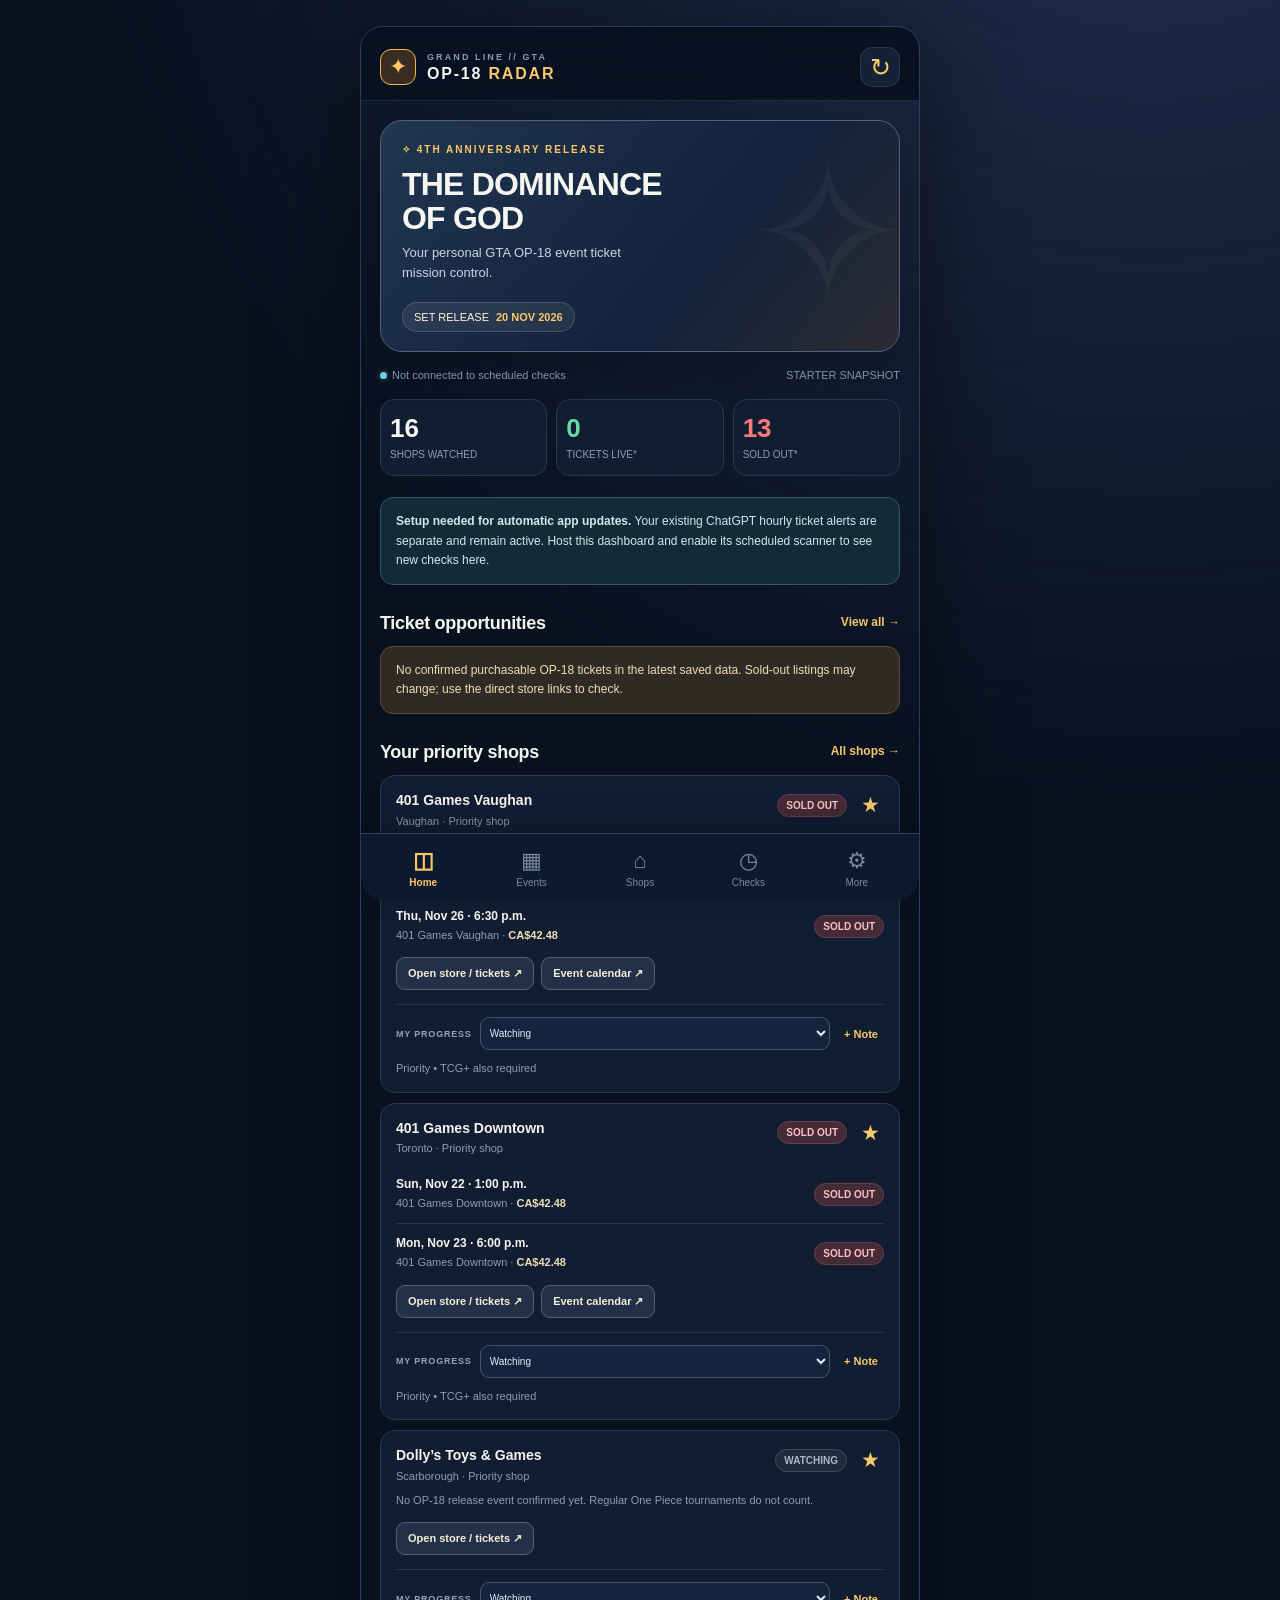
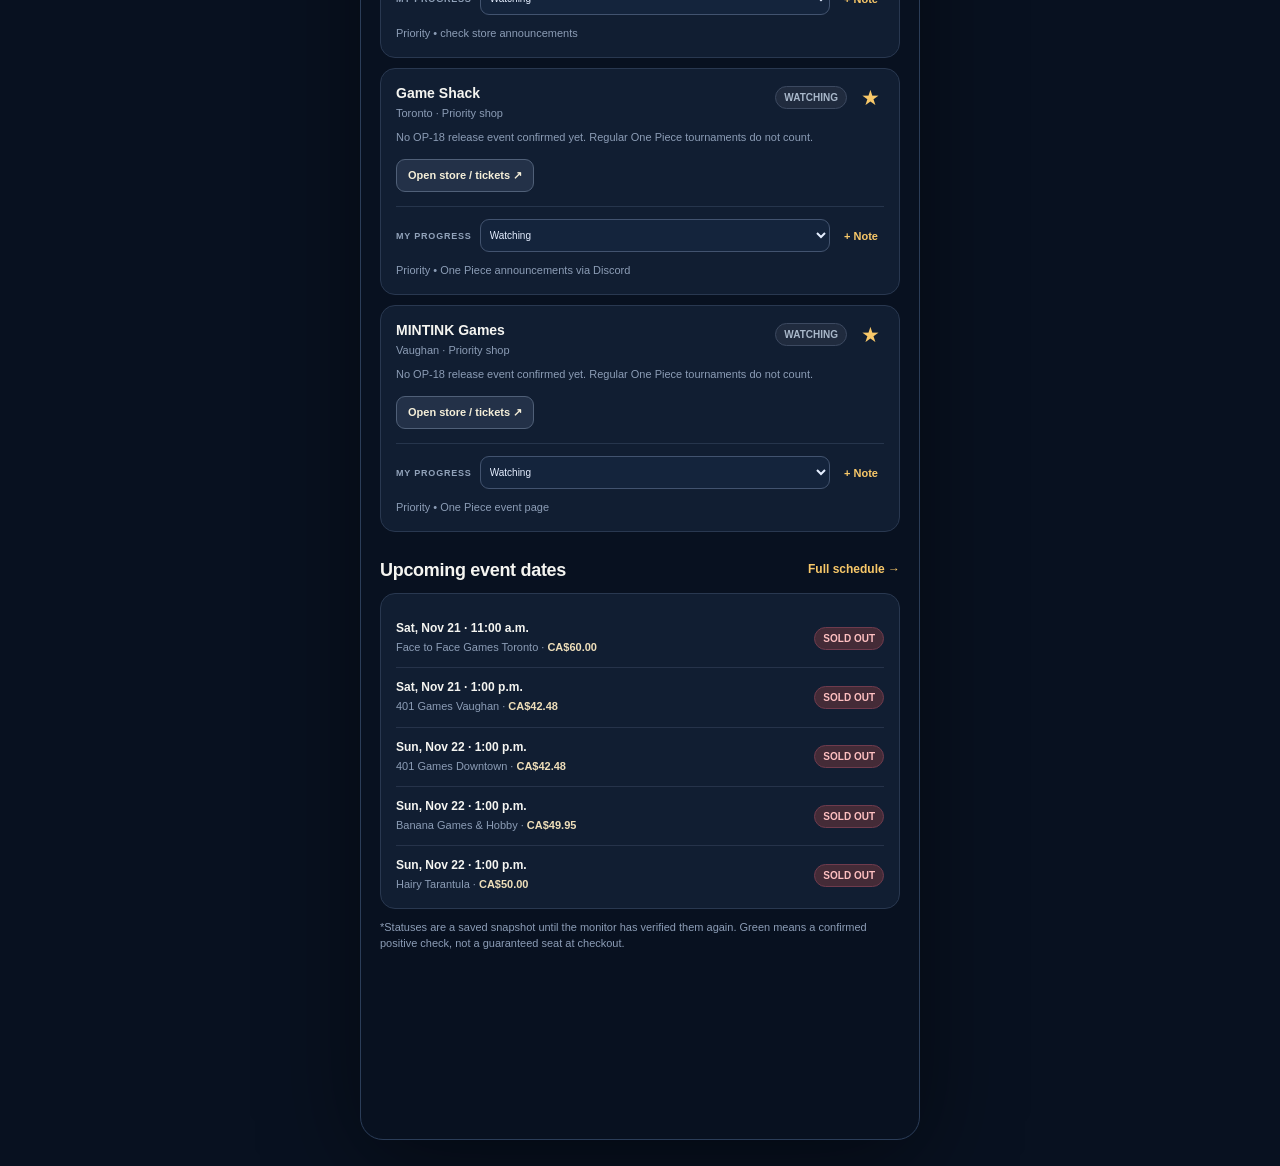
==== index.html @ ea94eeb3 "Publish OP18 Radar app with hourly checker and Pages deployment" ====
<!doctype html>
<html lang="en">
<head>
  <meta charset="utf-8">
  <meta name="viewport" content="width=device-width,initial-scale=1,viewport-fit=cover">
  <meta name="theme-color" content="#0b1426">
  <meta name="apple-mobile-web-app-capable" content="yes">
  <meta name="apple-mobile-web-app-status-bar-style" content="black-translucent">
  <meta name="apple-mobile-web-app-title" content="OP18 Radar">
  <meta name="description" content="Track GTA One Piece OP-18 release event ticket listings, event dates and store status.">
  <link rel="manifest" href="./manifest.webmanifest">
  <link rel="apple-touch-icon" href="./icons/icon-192.png">
  <link rel="icon" type="image/png" href="./icons/icon-192.png">
  <link rel="stylesheet" href="./styles.css">
  <title>OP-18 Ticket Radar</title>
</head>
<body>
  <div class="app-shell">
    <header class="topbar">
      <div class="brand"><div class="brandmark" aria-hidden="true">✦</div><div><span class="eyebrow">GRAND LINE // GTA</span><strong>OP-18 <span class="gold">RADAR</span></strong></div></div>
      <button class="iconbtn" id="refreshBtn" title="Load latest published check" aria-label="Refresh published data">↻</button>
    </header>
    <div id="toast" class="toast" role="status" aria-live="polite"></div>
    <main id="app" tabindex="-1"></main>
    <nav class="bottomnav" aria-label="App navigation">
      <button data-tab="dashboard" class="navitem active"><span class="nav-icon">◫</span><span>Home</span></button>
      <button data-tab="events" class="navitem"><span class="nav-icon">▦</span><span>Events</span></button>
      <button data-tab="stores" class="navitem"><span class="nav-icon">⌂</span><span>Shops</span></button>
      <button data-tab="activity" class="navitem"><span class="nav-icon">◷</span><span>Checks</span></button>
      <button data-tab="settings" class="navitem"><span class="nav-icon">⚙</span><span>More</span></button>
    </nav>
  </div>
  <dialog id="storeDialog"><form id="storeForm" method="dialog"><h2>Add a card shop</h2><p class="muted small">A shop added here is saved on this device. Automatic checking requires adding its URL to the hosted monitor.</p><label>Store name<input id="addName" required maxlength="70" placeholder="Card shop name"></label><label>Area<select id="addCity"><option>Scarborough</option><option>Toronto</option><option>Vaughan</option><option>North York</option><option>Markham</option><option>Richmond Hill</option><option>Other GTA</option></select></label><label>Event website<input id="addUrl" type="url" placeholder="https://..."></label><div class="modalbuttons"><button type="button" id="cancelDialog" class="secondary">Cancel</button><button type="submit" class="primary">Save shop</button></div></form></dialog>
  <script src="./data/seed.js"></script>
  <script src="./app.js" defer></script>
</body>
</html>
---- styles.css ----
:root{color-scheme:dark;--bg:#081120;--panel:#111e32;--panel2:#15253b;--border:#293850;--muted:#8c9db6;--text:#f5f5f1;--gold:#f8c869;--cyan:#71d7df;--green:#69d9a1;--red:#ff7a7a;--pad:19px;font-family:-apple-system,BlinkMacSystemFont,"Segoe UI",Arial,sans-serif}
*{box-sizing:border-box}html{background:var(--bg)}body{margin:0;background:radial-gradient(circle at 90% -10%,#22314f 0%,transparent 33%),var(--bg);color:var(--text);-webkit-font-smoothing:antialiased}button,input,select,textarea{font:inherit}button{cursor:pointer}button:focus-visible,a:focus-visible{outline:2px solid var(--gold);outline-offset:3px}a{color:inherit;text-decoration:none}.app-shell{width:min(100%,560px);margin:0 auto;min-height:100svh;padding-bottom:calc(90px + env(safe-area-inset-bottom,0px))}.topbar{display:flex;align-items:center;justify-content:space-between;padding:calc(16px + env(safe-area-inset-top,0px)) var(--pad) 13px;position:sticky;top:0;z-index:20;background:linear-gradient(180deg,rgba(8,17,32,.98),rgba(8,17,32,.91));border-bottom:1px solid #1d2a40;backdrop-filter:blur(14px)}.brand{display:flex;align-items:center;gap:11px}.brandmark{height:36px;width:36px;border:1px solid #f3b64d;border-radius:11px;background:#392c22;display:grid;place-items:center;color:var(--gold);font-size:22px}.brand .eyebrow{display:block;color:var(--muted);font-size:9px;letter-spacing:2.1px;margin-bottom:3px;font-weight:800}.brand strong{font-size:16px;letter-spacing:1.8px}.gold{color:var(--gold)}.iconbtn{border:1px solid var(--border);border-radius:12px;width:40px;height:40px;background:#142239;color:var(--gold);font-size:25px;line-height:1}#app{padding:19px var(--pad) 30px}.kicker{text-transform:uppercase;letter-spacing:2px;font-size:10px;color:var(--gold);font-weight:800}.hero{background:linear-gradient(130deg,#213650,#12223b 62%,#2d2b33);border:1px solid #52617b;border-radius:22px;position:relative;overflow:hidden;padding:23px 21px 19px;box-shadow:0 15px 45px #0003}.hero:after{content:"✧";font-size:195px;line-height:1;color:#ffffff0a;position:absolute;right:-10px;top:15px;pointer-events:none}.hero h1{font-size:32px;line-height:1.05;letter-spacing:-.8px;margin:13px 0 8px;max-width:260px}.hero p{font-size:13px;color:#ccd5e4;max-width:260px;line-height:1.55;margin:0 0 19px}.hero-tag{display:inline-flex;align-items:center;gap:7px;background:#ffffff12;border:1px solid #ffffff26;border-radius:30px;padding:8px 11px;color:#fff5dc;font-size:11px;position:relative;z-index:1}.hero-tag b{color:var(--gold)}.subbar{display:flex;align-items:center;justify-content:space-between;gap:10px;color:var(--muted);font-size:11px;margin:17px 0}.status-dot{height:7px;width:7px;background:var(--cyan);border-radius:50%;display:inline-block;margin-right:5px;box-shadow:0 0 0 3px #71d7df16}.statgrid{display:grid;grid-template-columns:repeat(3,1fr);gap:9px;margin:18px 0 21px}.stat{padding:15px 9px;background:var(--panel);border-radius:14px;border:1px solid var(--border);min-width:0}.stat strong{display:block;font-size:26px;font-weight:800;line-height:1}.stat span{font-size:10px;color:var(--muted);display:block;margin-top:8px}.stat.open strong{color:var(--green)}.stat.sold strong{color:var(--red)}.sectionhead{display:flex;align-items:end;justify-content:space-between;gap:12px;margin:25px 0 12px}.sectionhead h2{font-size:18px;letter-spacing:-.3px;margin:0}.sectionhead small,.muted{color:var(--muted)}.linkbutton{border:0;background:none;color:var(--gold);font-size:12px;padding:5px 0;font-weight:700}.card{background:var(--panel);border:1px solid var(--border);padding:15px;border-radius:15px;margin-bottom:10px}.cardtop{display:flex;align-items:flex-start;justify-content:space-between;gap:10px}.store-title{font-size:14px;font-weight:750;line-height:1.3}.area{font-size:11px;color:var(--muted);margin-top:5px}.pin{font-size:14px;color:var(--gold)}.plainicon{border:0;background:transparent;padding:2px 4px;color:var(--muted);font-size:21px}.plainicon.saved{color:var(--gold)}.badge{border:1px solid #455069;padding:5px 8px;border-radius:100px;font-size:10px;font-weight:800;white-space:nowrap;display:inline-flex;align-items:center;gap:4px}.badge.sold_out{color:#ffc0c1;background:#442b37;border-color:#6f3b4d}.badge.available{color:#a6ffcf;background:#1b453e;border-color:#397b61}.badge.unverified{color:#d4d9e3;background:#263149;border-color:#455069}.badge.check_store{color:#ffdfa3;background:#423927;border-color:#856b40}.badge.no_event{color:#a9b8ca;background:#202b3e;border-color:#3c4960}.eventline{display:flex;justify-content:space-between;gap:9px;align-items:center;padding:12px 0;border-bottom:1px solid #26334a}.eventline:last-child{border-bottom:0;padding-bottom:0}.eventname{font-size:12px;font-weight:700}.eventdesc{color:var(--muted);font-size:11px;margin-top:5px;line-height:1.4}.price{color:#efdfba;font-size:11px;font-weight:700}.row{display:flex;align-items:center;gap:10px;flex-wrap:wrap}.between{justify-content:space-between}.actions{display:flex;gap:7px;flex-wrap:wrap;margin-top:14px}.action{border:1px solid #506078;border-radius:9px;color:#f5efd9;padding:9px 11px;font-size:11px;font-weight:750;background:#233148}.action.primary{background:var(--gold);color:#182035;border-color:var(--gold)}.action:disabled{opacity:.4}.helper{font-size:11px;color:var(--muted);line-height:1.5;margin:10px 0 0}.filterbar{display:flex;overflow-x:auto;gap:8px;margin:13px -19px 18px;padding:0 19px 3px;scrollbar-width:none}.filterbar::-webkit-scrollbar{display:none}.chip{flex-shrink:0;background:#16263d;border:1px solid var(--border);color:var(--muted);padding:10px 13px;border-radius:50px;font-size:11px;font-weight:750}.chip.active{background:#f2c66b;color:#22253a;border-color:#f2c66b}.pagehead h1{font-size:24px;letter-spacing:-.8px;margin:4px 0 8px}.pagehead p{color:var(--muted);font-size:12px;line-height:1.55;margin:0 0 17px}.searchbox{width:100%;background:#121f34;color:#fff;border:1px solid var(--border);border-radius:12px;padding:13px 14px;outline:none;margin:0 0 13px;font-size:13px}.searchbox:focus{border-color:var(--gold)}.daylabel{display:flex;align-items:center;gap:12px;margin:22px 0 12px;font-size:11px;color:var(--gold);font-weight:800;text-transform:uppercase;letter-spacing:1px}.daylabel:after{content:"";height:1px;background:#2a3b56;flex:1}.notice{padding:14px 15px;border:1px solid #5b4c37;background:#302a24;border-radius:13px;font-size:12px;line-height:1.6;color:#efddb5}.notice.info{background:#142a36;border-color:#31586b;color:#d2e8ef}.boxspace{margin:19px 0}.progress-track{height:7px;border-radius:10px;background:#2e3950;overflow:hidden;margin:12px 0}.progress-track>div{height:100%;background:linear-gradient(90deg,#bd9550,#ffdc7e);border-radius:10px}.checkrow{border-left:2px solid #516281;padding:0 0 21px 16px;margin-left:5px;position:relative}.checkrow:before{content:"";position:absolute;width:9px;height:9px;top:0;left:-5.5px;background:var(--gold);border:2px solid #17253b;border-radius:50%}.checkrow h3{font-size:13px;margin:0 0 4px}.checkrow p{font-size:11px;color:var(--muted);line-height:1.6;margin:0}.checkrow time{font-size:10px;color:#bfc8d8;display:block;margin-top:5px}.bottomnav{position:fixed;bottom:0;left:50%;transform:translateX(-50%);width:min(100%,560px);padding:10px 8px calc(8px + env(safe-area-inset-bottom,0px));z-index:30;background:#0d192c;border-top:1px solid #2c3d59;display:grid;grid-template-columns:repeat(5,1fr);box-shadow:0 -10px 32px #0003}.navitem{background:transparent;border:0;color:#7889a4;display:flex;flex-direction:column;align-items:center;gap:4px;font-size:10px;padding:4px;min-width:0}.navitem.active{color:var(--gold);font-weight:800}.nav-icon{font-size:22px;line-height:1.15}.setting{border-bottom:1px solid var(--border);padding:14px 0}.setting:last-child{border:0}.setting h3{font-size:13px;margin:0 0 6px}.setting p{font-size:11px;line-height:1.6;color:var(--muted);margin:0}.settingsbuttons{display:flex;gap:9px;margin-top:15px}.widebtn{width:100%;background:#1b2d46;border:1px solid #496180;border-radius:11px;padding:12px;color:#fff;font-size:12px;font-weight:750}.small{font-size:11px}.toast{pointer-events:none;position:fixed;z-index:80;top:calc(76px + env(safe-area-inset-top,0px));left:50%;transform:translateX(-50%) translateY(-6px);background:#f0ce81;border-radius:12px;color:#1c2533;padding:10px 15px;font-size:12px;font-weight:750;box-shadow:0 10px 30px #0006;opacity:0;transition:.25s;white-space:nowrap;max-width:95%}.toast.show{opacity:1;transform:translateX(-50%) translateY(0)}dialog{background:#121f33;color:var(--text);border:1px solid #3c4f69;border-radius:18px;width:min(92%,400px);padding:22px}dialog::backdrop{background:#050b14c9}dialog h2{margin:0 0 9px;font-size:20px}dialog p{line-height:1.5}dialog label{display:block;margin:14px 0 8px;font-size:12px;font-weight:700}dialog input,dialog select{display:block;background:#0a1527;color:var(--text);padding:12px;width:100%;border:1px solid #41526a;border-radius:10px;margin-top:7px}dialog button{border:0;padding:11px 15px;border-radius:9px;font-weight:700}dialog .primary{background:var(--gold);color:#132037}dialog .secondary{background:#324259;color:white}.modalbuttons{display:flex;justify-content:flex-end;gap:9px;margin-top:19px}.empty{border:1px dashed #43516a;padding:28px 18px;text-align:center;border-radius:13px;color:var(--muted);font-size:12px;line-height:1.6}.ticket{background:#211c26;border:1px solid #6c5b45;border-left:4px solid var(--gold)}.ticket h3{margin:0 0 6px;font-size:13px}.ticket p{font-size:12px;color:#e4daca;margin:0 0 10px;line-height:1.5}.mini-line{margin-top:11px;color:var(--muted);font-size:10px}.recheck{color:#e9c795}.bottomspacer{height:6px}@media(min-width:650px){body{padding:26px 0}.app-shell{border:1px solid #2b3d58;box-shadow:0 20px 100px #0007;border-radius:23px;min-height:850px;overflow:clip}.bottomnav{border-radius:0 0 23px 23px;position:sticky;transform:none;left:0;width:100%;bottom:0}.topbar{padding-top:20px}#app{min-height:700px}}

.personalrow{display:flex;align-items:center;gap:8px;margin-top:14px;padding-top:12px;border-top:1px solid #26354c;flex-wrap:wrap}.personalrow label{font-size:9px;color:#92a3ba;font-weight:800;letter-spacing:.8px}.personalrow select{flex:1;min-width:125px;background:#14243c;color:#e5eeff;border:1px solid #42536f;border-radius:9px;padding:9px 5px;font-size:10px}.note-btn{background:none;color:var(--gold);border:0;font-size:11px;font-weight:800}
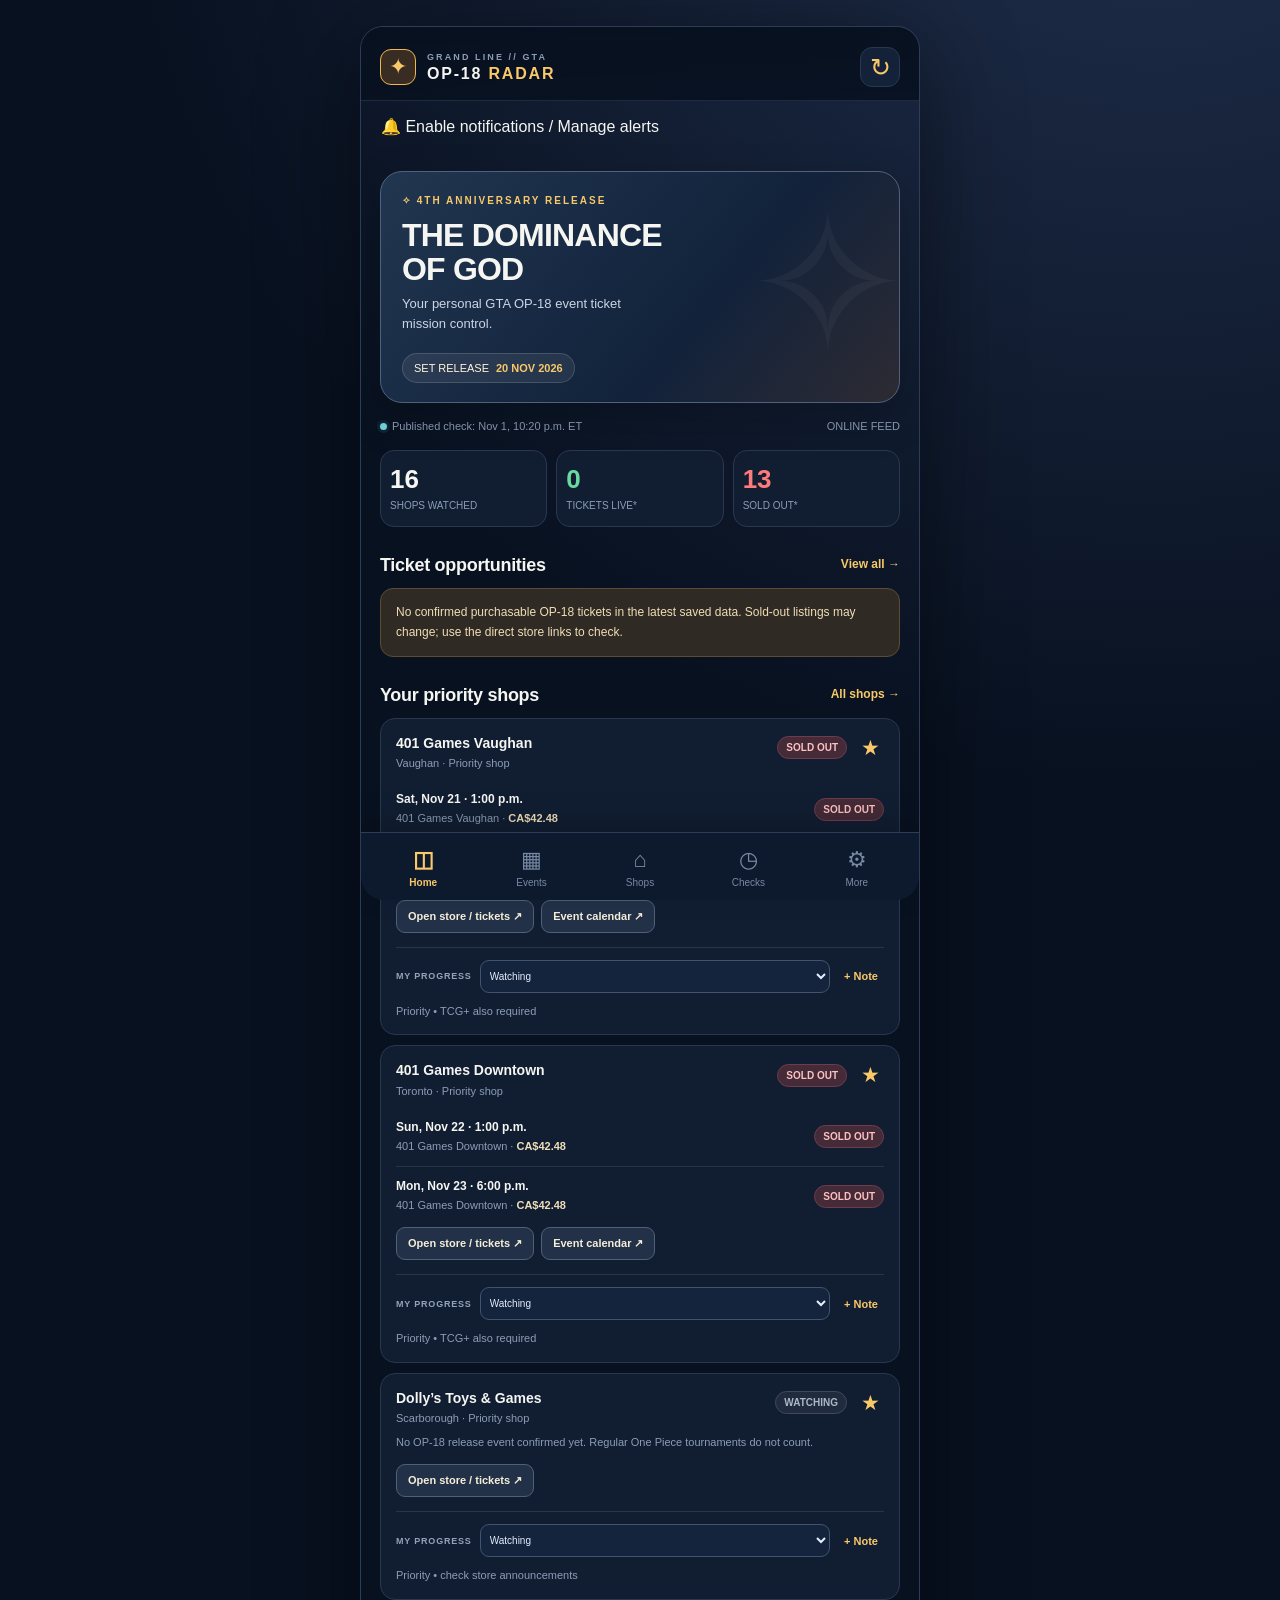
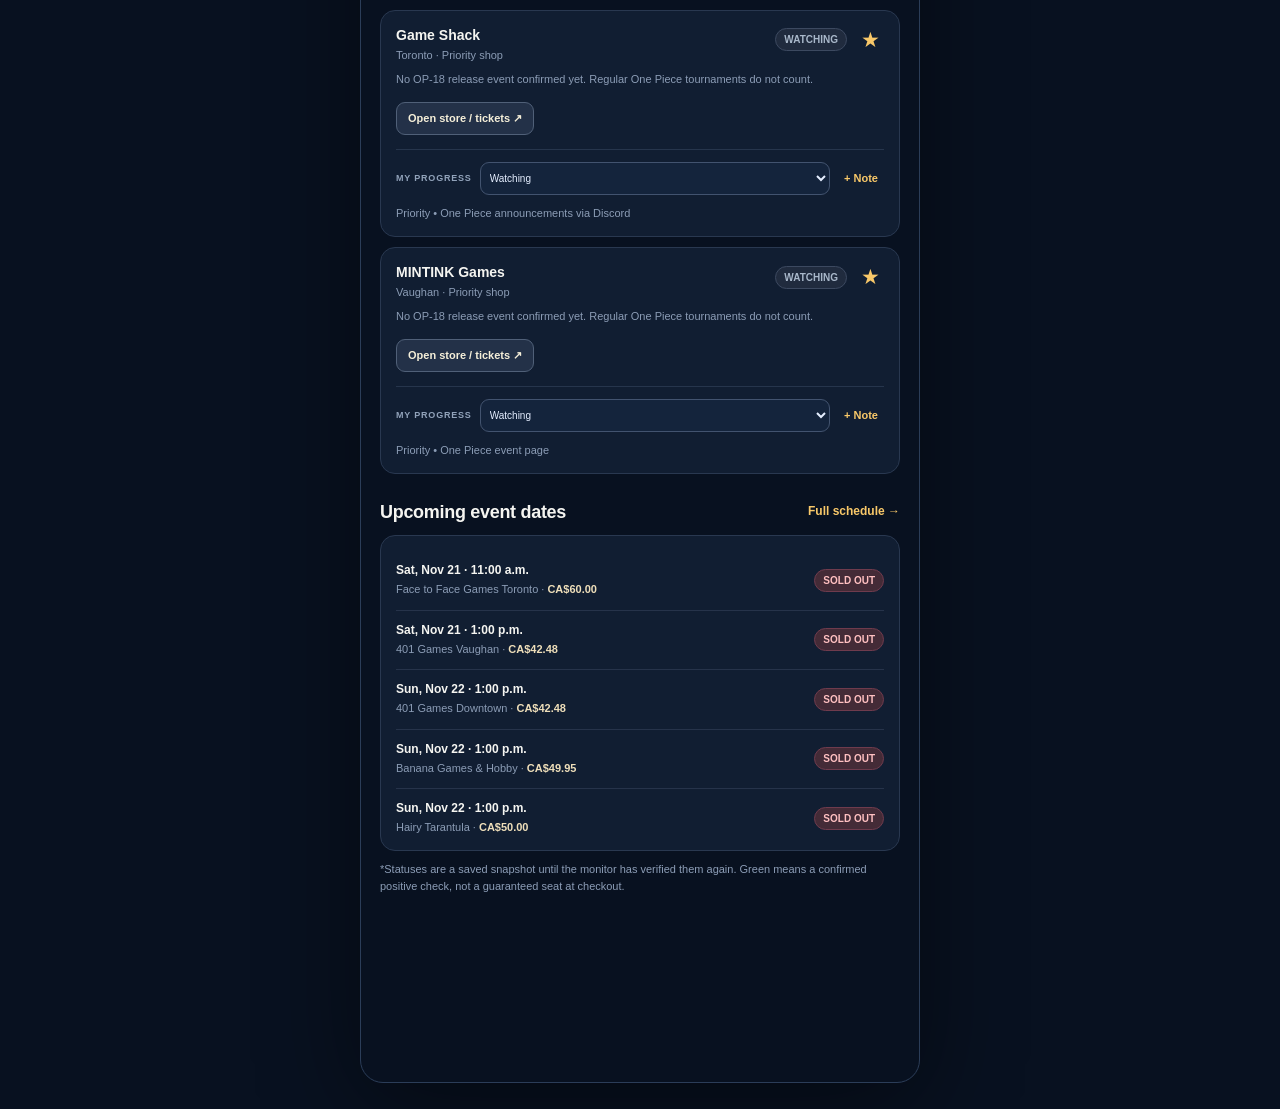
==== commit 4d4e1e70: "Add opt-in Web Push controls and OneSignal ticket alert sender" ====
--- a/index.html
+++ b/index.html
@@ -21,6 +21,7 @@
       <button class="iconbtn" id="refreshBtn" title="Load latest published check" aria-label="Refresh published data">↻</button>
     </header>
     <div id="toast" class="toast" role="status" aria-live="polite"></div>
+    <p style="padding:0 20px"><a href="./notifications.html">🔔 Enable notifications / Manage alerts</a></p>
     <main id="app" tabindex="-1"></main>
     <nav class="bottomnav" aria-label="App navigation">
       <button data-tab="dashboard" class="navitem active"><span class="nav-icon">◫</span><span>Home</span></button>
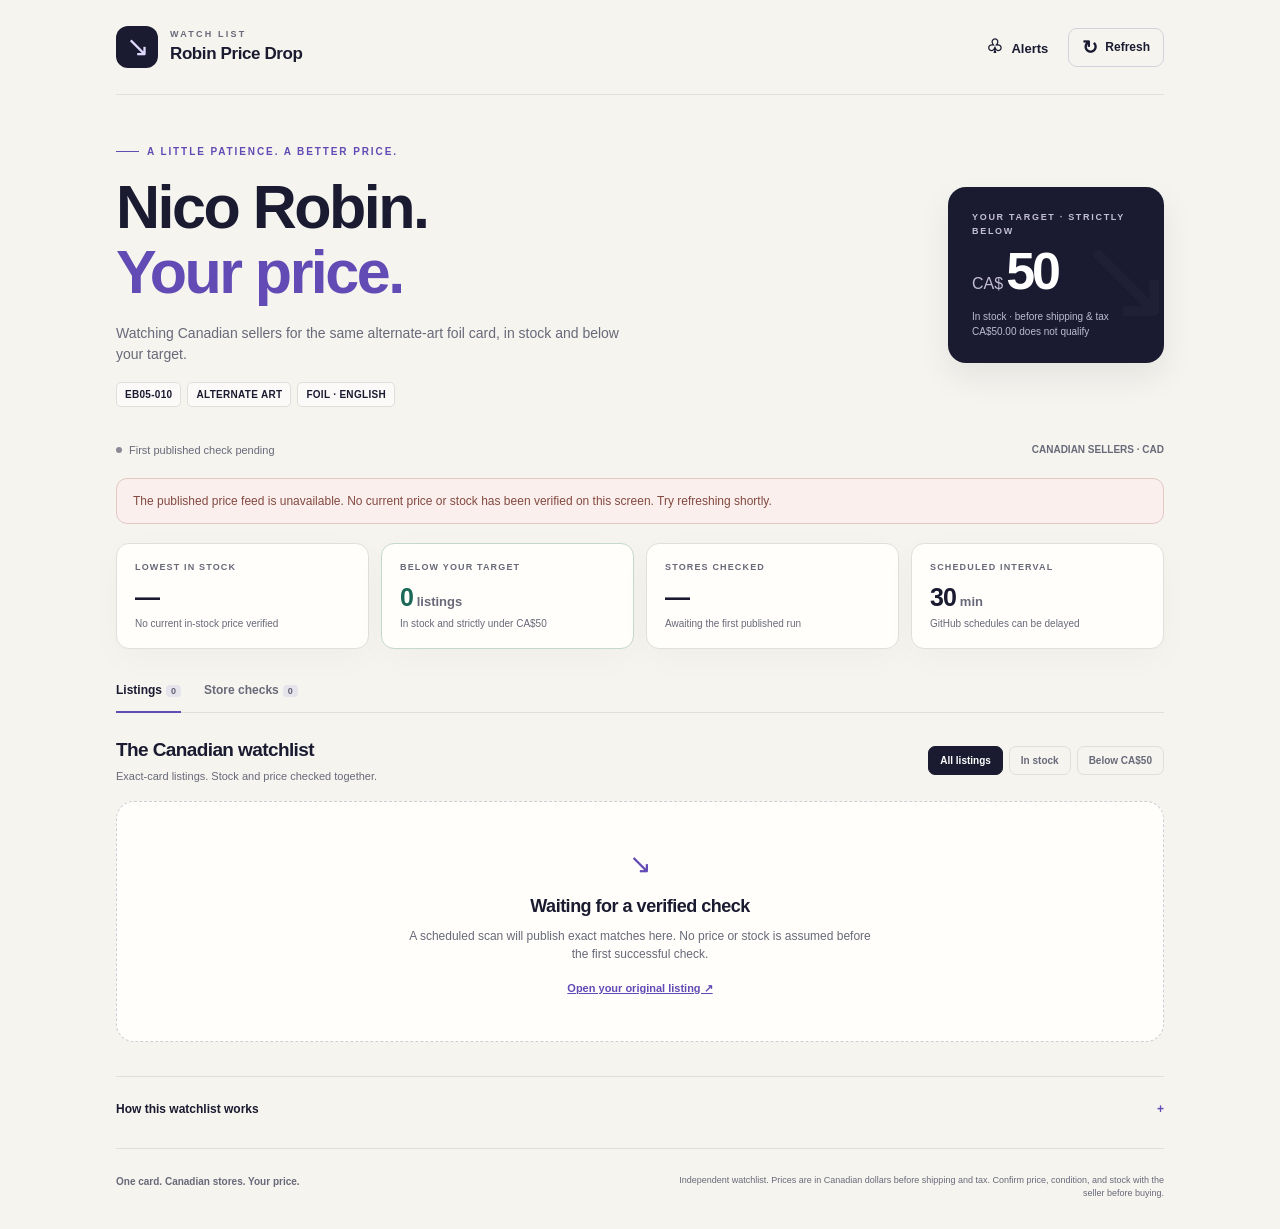
==== commit f125c740: "Build Canadian Nico Robin price watchlist below CAD50" ====
--- a/index.html
+++ b/index.html
@@ -3,36 +3,27 @@
 <head>
   <meta charset="utf-8">
   <meta name="viewport" content="width=device-width,initial-scale=1,viewport-fit=cover">
-  <meta name="theme-color" content="#0b1426">
+  <meta name="theme-color" content="#17182d">
   <meta name="apple-mobile-web-app-capable" content="yes">
   <meta name="apple-mobile-web-app-status-bar-style" content="black-translucent">
-  <meta name="apple-mobile-web-app-title" content="OP18 Radar">
-  <meta name="description" content="Track GTA One Piece OP-18 release event ticket listings, event dates and store status.">
+  <meta name="apple-mobile-web-app-title" content="Robin Watch">
+  <meta name="description" content="Watch Canadian stores for an in-stock Nico Robin EB05-010 alternate-art foil card below CA$50.">
   <link rel="manifest" href="./manifest.webmanifest">
   <link rel="apple-touch-icon" href="./icons/icon-192.png">
   <link rel="icon" type="image/png" href="./icons/icon-192.png">
   <link rel="stylesheet" href="./styles.css">
-  <title>OP-18 Ticket Radar</title>
+  <title>Robin Price Drop — Watch List</title>
 </head>
 <body>
-  <div class="app-shell">
+  <div class="page-shell">
     <header class="topbar">
-      <div class="brand"><div class="brandmark" aria-hidden="true">✦</div><div><span class="eyebrow">GRAND LINE // GTA</span><strong>OP-18 <span class="gold">RADAR</span></strong></div></div>
-      <button class="iconbtn" id="refreshBtn" title="Load latest published check" aria-label="Refresh published data">↻</button>
+      <a class="brand" href="./" aria-label="Robin Price Drop home"><span class="brand-icon" aria-hidden="true">↘</span><span><span class="brand-overline">WATCH LIST</span><strong>Robin Price Drop</strong></span></a>
+      <div class="header-actions"><a class="notification-link" href="./notifications.html"><span aria-hidden="true">♧</span> Alerts</a><button id="refreshBtn" class="refresh-button" type="button"><span aria-hidden="true">↻</span><span>Refresh</span></button></div>
     </header>
+    <main id="app" aria-busy="true"><div class="loading-state"><span class="loading-dot" aria-hidden="true"></span><p>Loading the latest published check…</p></div></main>
+    <footer class="footer"><span>One card. Canadian stores. Your price.</span><p>Independent watchlist. Prices are in Canadian dollars before shipping and tax. Confirm price, condition, and stock with the seller before buying.</p></footer>
     <div id="toast" class="toast" role="status" aria-live="polite"></div>
-    <p style="padding:0 20px"><a href="./notifications.html">🔔 Enable notifications / Manage alerts</a></p>
-    <main id="app" tabindex="-1"></main>
-    <nav class="bottomnav" aria-label="App navigation">
-      <button data-tab="dashboard" class="navitem active"><span class="nav-icon">◫</span><span>Home</span></button>
-      <button data-tab="events" class="navitem"><span class="nav-icon">▦</span><span>Events</span></button>
-      <button data-tab="stores" class="navitem"><span class="nav-icon">⌂</span><span>Shops</span></button>
-      <button data-tab="activity" class="navitem"><span class="nav-icon">◷</span><span>Checks</span></button>
-      <button data-tab="settings" class="navitem"><span class="nav-icon">⚙</span><span>More</span></button>
-    </nav>
   </div>
-  <dialog id="storeDialog"><form id="storeForm" method="dialog"><h2>Add a card shop</h2><p class="muted small">A shop added here is saved on this device. Automatic checking requires adding its URL to the hosted monitor.</p><label>Store name<input id="addName" required maxlength="70" placeholder="Card shop name"></label><label>Area<select id="addCity"><option>Scarborough</option><option>Toronto</option><option>Vaughan</option><option>North York</option><option>Markham</option><option>Richmond Hill</option><option>Other GTA</option></select></label><label>Event website<input id="addUrl" type="url" placeholder="https://..."></label><div class="modalbuttons"><button type="button" id="cancelDialog" class="secondary">Cancel</button><button type="submit" class="primary">Save shop</button></div></form></dialog>
-  <script src="./data/seed.js"></script>
   <script src="./app.js" defer></script>
 </body>
 </html>
--- a/styles.css
+++ b/styles.css
@@ -1,4 +1,6 @@
-:root{color-scheme:dark;--bg:#081120;--panel:#111e32;--panel2:#15253b;--border:#293850;--muted:#8c9db6;--text:#f5f5f1;--gold:#f8c869;--cyan:#71d7df;--green:#69d9a1;--red:#ff7a7a;--pad:19px;font-family:-apple-system,BlinkMacSystemFont,"Segoe UI",Arial,sans-serif}
-*{box-sizing:border-box}html{background:var(--bg)}body{margin:0;background:radial-gradient(circle at 90% -10%,#22314f 0%,transparent 33%),var(--bg);color:var(--text);-webkit-font-smoothing:antialiased}button,input,select,textarea{font:inherit}button{cursor:pointer}button:focus-visible,a:focus-visible{outline:2px solid var(--gold);outline-offset:3px}a{color:inherit;text-decoration:none}.app-shell{width:min(100%,560px);margin:0 auto;min-height:100svh;padding-bottom:calc(90px + env(safe-area-inset-bottom,0px))}.topbar{display:flex;align-items:center;justify-content:space-between;padding:calc(16px + env(safe-area-inset-top,0px)) var(--pad) 13px;position:sticky;top:0;z-index:20;background:linear-gradient(180deg,rgba(8,17,32,.98),rgba(8,17,32,.91));border-bottom:1px solid #1d2a40;backdrop-filter:blur(14px)}.brand{display:flex;align-items:center;gap:11px}.brandmark{height:36px;width:36px;border:1px solid #f3b64d;border-radius:11px;background:#392c22;display:grid;place-items:center;color:var(--gold);font-size:22px}.brand .eyebrow{display:block;color:var(--muted);font-size:9px;letter-spacing:2.1px;margin-bottom:3px;font-weight:800}.brand strong{font-size:16px;letter-spacing:1.8px}.gold{color:var(--gold)}.iconbtn{border:1px solid var(--border);border-radius:12px;width:40px;height:40px;background:#142239;color:var(--gold);font-size:25px;line-height:1}#app{padding:19px var(--pad) 30px}.kicker{text-transform:uppercase;letter-spacing:2px;font-size:10px;color:var(--gold);font-weight:800}.hero{background:linear-gradient(130deg,#213650,#12223b 62%,#2d2b33);border:1px solid #52617b;border-radius:22px;position:relative;overflow:hidden;padding:23px 21px 19px;box-shadow:0 15px 45px #0003}.hero:after{content:"✧";font-size:195px;line-height:1;color:#ffffff0a;position:absolute;right:-10px;top:15px;pointer-events:none}.hero h1{font-size:32px;line-height:1.05;letter-spacing:-.8px;margin:13px 0 8px;max-width:260px}.hero p{font-size:13px;color:#ccd5e4;max-width:260px;line-height:1.55;margin:0 0 19px}.hero-tag{display:inline-flex;align-items:center;gap:7px;background:#ffffff12;border:1px solid #ffffff26;border-radius:30px;padding:8px 11px;color:#fff5dc;font-size:11px;position:relative;z-index:1}.hero-tag b{color:var(--gold)}.subbar{display:flex;align-items:center;justify-content:space-between;gap:10px;color:var(--muted);font-size:11px;margin:17px 0}.status-dot{height:7px;width:7px;background:var(--cyan);border-radius:50%;display:inline-block;margin-right:5px;box-shadow:0 0 0 3px #71d7df16}.statgrid{display:grid;grid-template-columns:repeat(3,1fr);gap:9px;margin:18px 0 21px}.stat{padding:15px 9px;background:var(--panel);border-radius:14px;border:1px solid var(--border);min-width:0}.stat strong{display:block;font-size:26px;font-weight:800;line-height:1}.stat span{font-size:10px;color:var(--muted);display:block;margin-top:8px}.stat.open strong{color:var(--green)}.stat.sold strong{color:var(--red)}.sectionhead{display:flex;align-items:end;justify-content:space-between;gap:12px;margin:25px 0 12px}.sectionhead h2{font-size:18px;letter-spacing:-.3px;margin:0}.sectionhead small,.muted{color:var(--muted)}.linkbutton{border:0;background:none;color:var(--gold);font-size:12px;padding:5px 0;font-weight:700}.card{background:var(--panel);border:1px solid var(--border);padding:15px;border-radius:15px;margin-bottom:10px}.cardtop{display:flex;align-items:flex-start;justify-content:space-between;gap:10px}.store-title{font-size:14px;font-weight:750;line-height:1.3}.area{font-size:11px;color:var(--muted);margin-top:5px}.pin{font-size:14px;color:var(--gold)}.plainicon{border:0;background:transparent;padding:2px 4px;color:var(--muted);font-size:21px}.plainicon.saved{color:var(--gold)}.badge{border:1px solid #455069;padding:5px 8px;border-radius:100px;font-size:10px;font-weight:800;white-space:nowrap;display:inline-flex;align-items:center;gap:4px}.badge.sold_out{color:#ffc0c1;background:#442b37;border-color:#6f3b4d}.badge.available{color:#a6ffcf;background:#1b453e;border-color:#397b61}.badge.unverified{color:#d4d9e3;background:#263149;border-color:#455069}.badge.check_store{color:#ffdfa3;background:#423927;border-color:#856b40}.badge.no_event{color:#a9b8ca;background:#202b3e;border-color:#3c4960}.eventline{display:flex;justify-content:space-between;gap:9px;align-items:center;padding:12px 0;border-bottom:1px solid #26334a}.eventline:last-child{border-bottom:0;padding-bottom:0}.eventname{font-size:12px;font-weight:700}.eventdesc{color:var(--muted);font-size:11px;margin-top:5px;line-height:1.4}.price{color:#efdfba;font-size:11px;font-weight:700}.row{display:flex;align-items:center;gap:10px;flex-wrap:wrap}.between{justify-content:space-between}.actions{display:flex;gap:7px;flex-wrap:wrap;margin-top:14px}.action{border:1px solid #506078;border-radius:9px;color:#f5efd9;padding:9px 11px;font-size:11px;font-weight:750;background:#233148}.action.primary{background:var(--gold);color:#182035;border-color:var(--gold)}.action:disabled{opacity:.4}.helper{font-size:11px;color:var(--muted);line-height:1.5;margin:10px 0 0}.filterbar{display:flex;overflow-x:auto;gap:8px;margin:13px -19px 18px;padding:0 19px 3px;scrollbar-width:none}.filterbar::-webkit-scrollbar{display:none}.chip{flex-shrink:0;background:#16263d;border:1px solid var(--border);color:var(--muted);padding:10px 13px;border-radius:50px;font-size:11px;font-weight:750}.chip.active{background:#f2c66b;color:#22253a;border-color:#f2c66b}.pagehead h1{font-size:24px;letter-spacing:-.8px;margin:4px 0 8px}.pagehead p{color:var(--muted);font-size:12px;line-height:1.55;margin:0 0 17px}.searchbox{width:100%;background:#121f34;color:#fff;border:1px solid var(--border);border-radius:12px;padding:13px 14px;outline:none;margin:0 0 13px;font-size:13px}.searchbox:focus{border-color:var(--gold)}.daylabel{display:flex;align-items:center;gap:12px;margin:22px 0 12px;font-size:11px;color:var(--gold);font-weight:800;text-transform:uppercase;letter-spacing:1px}.daylabel:after{content:"";height:1px;background:#2a3b56;flex:1}.notice{padding:14px 15px;border:1px solid #5b4c37;background:#302a24;border-radius:13px;font-size:12px;line-height:1.6;color:#efddb5}.notice.info{background:#142a36;border-color:#31586b;color:#d2e8ef}.boxspace{margin:19px 0}.progress-track{height:7px;border-radius:10px;background:#2e3950;overflow:hidden;margin:12px 0}.progress-track>div{height:100%;background:linear-gradient(90deg,#bd9550,#ffdc7e);border-radius:10px}.checkrow{border-left:2px solid #516281;padding:0 0 21px 16px;margin-left:5px;position:relative}.checkrow:before{content:"";position:absolute;width:9px;height:9px;top:0;left:-5.5px;background:var(--gold);border:2px solid #17253b;border-radius:50%}.checkrow h3{font-size:13px;margin:0 0 4px}.checkrow p{font-size:11px;color:var(--muted);line-height:1.6;margin:0}.checkrow time{font-size:10px;color:#bfc8d8;display:block;margin-top:5px}.bottomnav{position:fixed;bottom:0;left:50%;transform:translateX(-50%);width:min(100%,560px);padding:10px 8px calc(8px + env(safe-area-inset-bottom,0px));z-index:30;background:#0d192c;border-top:1px solid #2c3d59;display:grid;grid-template-columns:repeat(5,1fr);box-shadow:0 -10px 32px #0003}.navitem{background:transparent;border:0;color:#7889a4;display:flex;flex-direction:column;align-items:center;gap:4px;font-size:10px;padding:4px;min-width:0}.navitem.active{color:var(--gold);font-weight:800}.nav-icon{font-size:22px;line-height:1.15}.setting{border-bottom:1px solid var(--border);padding:14px 0}.setting:last-child{border:0}.setting h3{font-size:13px;margin:0 0 6px}.setting p{font-size:11px;line-height:1.6;color:var(--muted);margin:0}.settingsbuttons{display:flex;gap:9px;margin-top:15px}.widebtn{width:100%;background:#1b2d46;border:1px solid #496180;border-radius:11px;padding:12px;color:#fff;font-size:12px;font-weight:750}.small{font-size:11px}.toast{pointer-events:none;position:fixed;z-index:80;top:calc(76px + env(safe-area-inset-top,0px));left:50%;transform:translateX(-50%) translateY(-6px);background:#f0ce81;border-radius:12px;color:#1c2533;padding:10px 15px;font-size:12px;font-weight:750;box-shadow:0 10px 30px #0006;opacity:0;transition:.25s;white-space:nowrap;max-width:95%}.toast.show{opacity:1;transform:translateX(-50%) translateY(0)}dialog{background:#121f33;color:var(--text);border:1px solid #3c4f69;border-radius:18px;width:min(92%,400px);padding:22px}dialog::backdrop{background:#050b14c9}dialog h2{margin:0 0 9px;font-size:20px}dialog p{line-height:1.5}dialog label{display:block;margin:14px 0 8px;font-size:12px;font-weight:700}dialog input,dialog select{display:block;background:#0a1527;color:var(--text);padding:12px;width:100%;border:1px solid #41526a;border-radius:10px;margin-top:7px}dialog button{border:0;padding:11px 15px;border-radius:9px;font-weight:700}dialog .primary{background:var(--gold);color:#132037}dialog .secondary{background:#324259;color:white}.modalbuttons{display:flex;justify-content:flex-end;gap:9px;margin-top:19px}.empty{border:1px dashed #43516a;padding:28px 18px;text-align:center;border-radius:13px;color:var(--muted);font-size:12px;line-height:1.6}.ticket{background:#211c26;border:1px solid #6c5b45;border-left:4px solid var(--gold)}.ticket h3{margin:0 0 6px;font-size:13px}.ticket p{font-size:12px;color:#e4daca;margin:0 0 10px;line-height:1.5}.mini-line{margin-top:11px;color:var(--muted);font-size:10px}.recheck{color:#e9c795}.bottomspacer{height:6px}@media(min-width:650px){body{padding:26px 0}.app-shell{border:1px solid #2b3d58;box-shadow:0 20px 100px #0007;border-radius:23px;min-height:850px;overflow:clip}.bottomnav{border-radius:0 0 23px 23px;position:sticky;transform:none;left:0;width:100%;bottom:0}.topbar{padding-top:20px}#app{min-height:700px}}
-
-.personalrow{display:flex;align-items:center;gap:8px;margin-top:14px;padding-top:12px;border-top:1px solid #26354c;flex-wrap:wrap}.personalrow label{font-size:9px;color:#92a3ba;font-weight:800;letter-spacing:.8px}.personalrow select{flex:1;min-width:125px;background:#14243c;color:#e5eeff;border:1px solid #42536f;border-radius:9px;padding:9px 5px;font-size:10px}.note-btn{background:none;color:var(--gold);border:0;font-size:11px;font-weight:800}
+:root{color-scheme:light;--paper:#f5f4ef;--surface:#fffefa;--ink:#1a1b31;--muted:#686979;--line:#dfdfdb;--violet:#624bb5;--violet-light:#eeebf8;--teal:#1b6856;--teal-light:#e4f2e9;--amber:#845c15;--amber-light:#fcf0d9;--red:#984848;--red-light:#f7e9e6;--radius:18px;--shadow:0 9px 35px #17182d07}
+*{box-sizing:border-box}body{margin:0;background:var(--paper);color:var(--ink);font-family:ui-sans-serif,-apple-system,BlinkMacSystemFont,"Segoe UI",sans-serif;line-height:1.5;-webkit-font-smoothing:antialiased}button,a,input{touch-action:manipulation}button,a{-webkit-tap-highlight-color:transparent}button{font:inherit;cursor:pointer;color:var(--ink)}button:disabled{cursor:wait;opacity:.6}a{color:inherit}button:focus-visible,a:focus-visible,summary:focus-visible{outline:3px solid #8876c9;outline-offset:4px}.page-shell{max-width:1120px;padding:0 36px;margin:auto}.topbar{display:flex;justify-content:space-between;align-items:center;gap:16px;padding:26px 0;border-bottom:1px solid var(--line)}.brand{display:flex;align-items:center;gap:12px;text-decoration:none}.brand-icon{display:grid;place-items:center;width:42px;height:42px;background:var(--ink);color:#e1d9fc;border-radius:12px;font-size:28px;line-height:1}.brand-overline{display:block;font-size:9px;font-weight:800;letter-spacing:2.2px;color:var(--muted)}.brand strong{display:block;font-size:17px;letter-spacing:-.4px}.header-actions{display:flex;align-items:center;gap:20px}.notification-link{text-decoration:none;font-size:13px;font-weight:650}.notification-link span{font-size:19px;padding-right:5px}.refresh-button{display:flex;align-items:center;gap:7px;font-size:12px;font-weight:700;border:1px solid #d3d2db;border-radius:9px;padding:9px 13px;background:transparent}.refresh-button span:first-child{font-size:19px;line-height:1}.hero{position:relative;display:grid;grid-template-columns:1fr 216px;gap:25px;padding:42px 0 30px}.eyebrow{display:flex;align-items:center;gap:8px;color:var(--violet);text-transform:uppercase;font-size:10px;letter-spacing:1.9px;font-weight:800}.tiny-line{height:1px;width:23px;background:var(--violet)}h1{font-size:clamp(37px,5.6vw,61px);letter-spacing:-2.5px;line-height:1.07;font-weight:780;margin:16px 0}h1 em{font-style:normal;color:var(--violet)}.hero-description{font-size:14px;color:var(--muted);max-width:525px;margin:17px 0}.product-tags{display:flex;flex-wrap:wrap;gap:6px}.product-tags span{padding:4px 8px;border:1px solid var(--line);border-radius:5px;font-size:10px;font-weight:700;letter-spacing:.3px;background:#fff9}.target-card{align-self:center;position:relative;background:var(--ink);color:#fff;padding:24px;border-radius:var(--radius);overflow:hidden;box-shadow:0 14px 32px #17182d13}.target-card:after{content:'↘';position:absolute;font-size:120px;line-height:1;right:-12px;top:30px;color:#ffffff06;pointer-events:none}.target-label{position:relative;font-size:9px;font-weight:750;letter-spacing:1.7px;color:#c4bdd9}.target-price{position:relative;font-size:52px;letter-spacing:-3px;font-weight:700;line-height:1.3}.target-price small{font-size:16px;letter-spacing:0;font-weight:500;color:#c4bdd9;margin-right:3px}.target-foot{font-size:10px;color:#bdbbcf;margin-top:3px}.status-strip{display:flex;justify-content:space-between;align-items:center;gap:10px;margin-bottom:20px;font-size:11px;color:var(--muted)}.status-summary{display:flex;align-items:center;gap:7px}.status-dot{width:6px;height:6px;border-radius:50%;background:var(--teal);flex-shrink:0}.status-dot.warning{background:#b17b24}.status-dot.pending{background:#8b8996}.cad-note{font-size:10px;font-weight:650;white-space:nowrap}.notice{border:1px solid #ded5b9;background:#fcf6e8;border-radius:11px;padding:13px 16px;margin:0 0 19px;font-size:12px;color:#70581d}.notice.error{border-color:#e3c7c1;background:#fbefed;color:#824a40}.notice.info{background:#eeeaf7;border-color:#ddd5ee;color:#554579}.stats{display:grid;grid-template-columns:repeat(4,1fr);gap:12px;margin-bottom:32px}.stat{border:1px solid var(--line);border-radius:13px;background:var(--surface);padding:17px 18px;box-shadow:var(--shadow)}.stat-label{font-size:9px;color:var(--muted);text-transform:uppercase;letter-spacing:1.15px;font-weight:750}.stat-value{font-size:25px;letter-spacing:-.8px;line-height:1.35;font-weight:730;margin:6px 0 2px}.stat-value small{font-size:13px;color:var(--muted);font-weight:550;letter-spacing:0}.stat-desc{font-size:10px;color:var(--muted)}.stat.match-stat{border-color:#c5d8cd}.stat.match-stat .stat-value{color:var(--teal)}.section-top{display:flex;justify-content:space-between;align-items:center;gap:16px;margin-bottom:17px}.section-title{font-size:19px;letter-spacing:-.6px;margin:0;font-weight:750}.section-subtitle{font-size:11px;color:var(--muted);margin:3px 0 0}.view-tabs{display:flex;gap:23px;border-bottom:1px solid var(--line);margin-bottom:23px}.view-tab{background:none;border:0;border-bottom:2px solid transparent;padding:0 0 12px;font-size:12px;font-weight:600;color:var(--muted);margin-bottom:-1px}.view-tab.active{color:var(--ink);border-color:var(--violet)}.tab-count{background:#e5e3ec;border-radius:4px;padding:1px 5px;font-size:9px;margin-left:4px;color:#666174}.filters{display:flex;gap:6px;flex-wrap:wrap}.filter{padding:6px 11px;background:transparent;border:1px solid var(--line);border-radius:7px;font-size:10px;font-weight:650;color:var(--muted)}.filter.active{background:var(--ink);color:white;border-color:var(--ink)}.offer-list{display:grid;grid-template-columns:repeat(2,minmax(0,1fr));gap:14px}.offer-card{border:1px solid var(--line);border-radius:var(--radius);background:var(--surface);padding:22px;box-shadow:var(--shadow);position:relative;min-width:0}.offer-card.match{border-color:#bad2c2}.offer-card.stale{background:#f8f7f3}.offer-top{display:flex;justify-content:space-between;align-items:center;gap:8px;margin-bottom:16px}.retailer{font-size:12px;font-weight:750;letter-spacing:-.15px}.offer-num{font-family:ui-monospace,monospace;color:#a2a0ac;font-size:9px;letter-spacing:.5px}.badge{display:inline-flex;align-items:center;gap:4px;border-radius:5px;font-size:8px;letter-spacing:.5px;font-weight:800;line-height:1.4;padding:4px 6px;text-transform:uppercase}.badge.instock,.badge.match{color:var(--teal);background:var(--teal-light)}.badge.soldout{color:var(--muted);background:#edece8}.badge.warning{color:var(--amber);background:var(--amber-light)}.badge.error{color:var(--red);background:var(--red-light)}.offer-title{margin:0 0 6px;font-size:15px;line-height:1.4;letter-spacing:-.3px;font-weight:700}.variant{font-size:11px;color:var(--muted);margin:0 0 20px;min-height:17px}.price-row{display:flex;align-items:flex-end;justify-content:space-between;gap:12px;margin-bottom:14px}.offer-price{font-size:33px;line-height:1.1;font-weight:730;letter-spacing:-1.4px}.offer-price small{font-size:12px;letter-spacing:0;color:var(--muted);font-weight:600;margin-right:2px}.price-context{font-size:10px;color:var(--muted);text-align:right;max-width:150px}.drop-text{display:block;font-size:11px;color:var(--teal);font-weight:700}.price-previous{color:#8c8995}.price-facts{display:flex;gap:15px;flex-wrap:wrap;border-top:1px solid #ecebe6;padding:10px 0 0;font-size:9px;color:var(--muted)}.offer-bottom{display:flex;justify-content:space-between;align-items:center;gap:10px;margin-top:15px}.checked-time{color:#8a8796;font-size:9px}.buy-link{display:inline-flex;justify-content:center;align-items:center;gap:12px;font-size:10px;font-weight:750;text-decoration:none;padding:9px 12px;background:#efedf6;border-radius:6px;color:#52417e}.offer-card.match .buy-link{background:var(--teal);color:#fff}.buy-link:hover{filter:brightness(.96)}.offer-warning{font-size:10px;color:var(--amber);margin:12px 0 0}.empty-state{background:var(--surface);border:1px dashed #ceccd4;border-radius:var(--radius);padding:42px 24px;text-align:center}.empty-icon{font-size:27px;color:var(--violet);margin-bottom:8px}.empty-state h3{font-size:18px;letter-spacing:-.5px;margin:0 0 7px}.empty-state p{font-size:12px;color:var(--muted);max-width:475px;margin:0 auto}.empty-state a{display:inline-block;margin-top:17px;color:var(--violet);font-size:11px;font-weight:700}.store-list{display:grid;grid-template-columns:repeat(2,minmax(0,1fr));gap:10px}.store-row{border:1px solid var(--line);border-radius:12px;background:var(--surface);padding:17px 18px}.store-top{display:flex;justify-content:space-between;align-items:center;gap:10px}.store-name{font-size:12px;font-weight:700;text-decoration:none}.store-name:hover{text-decoration:underline}.store-message{font-size:10px;color:var(--muted);margin:8px 0}.store-check-time{font-size:9px;color:#94919c}.explanation{border-top:1px solid var(--line);margin-top:34px;padding:23px 0}.explanation summary{font-size:12px;font-weight:700;cursor:pointer;display:flex;justify-content:space-between;list-style:none}.explanation summary::-webkit-details-marker{display:none}.explanation summary:after{content:'+';color:var(--violet)}.explanation[open] summary:after{content:'−'}.explanation-grid{display:grid;grid-template-columns:repeat(3,1fr);gap:25px;margin-top:20px}.explanation-grid h3{font-size:11px;margin:0 0 6px}.explanation-grid p{font-size:10px;color:var(--muted);margin:0}.footer{border-top:1px solid var(--line);padding:25px 0 28px;margin-top:7px;display:flex;justify-content:space-between;gap:30px;color:var(--muted);font-size:9px}.footer>span{font-size:10px;font-weight:650;white-space:nowrap}.footer p{max-width:490px;margin:0;text-align:right}.toast{position:fixed;left:50%;bottom:25px;transform:translate(-50%,12px);background:var(--ink);color:#fff;padding:11px 18px;border-radius:10px;font-size:12px;box-shadow:0 8px 20px #0002;z-index:20;opacity:0;pointer-events:none;transition:.2s;max-width:calc(100vw - 30px);text-align:center}.toast.show{opacity:1;transform:translate(-50%,0)}.loading-state{display:flex;align-items:center;justify-content:center;gap:10px;min-height:55vh;font-size:13px;color:var(--muted)}.loading-dot{width:9px;height:9px;background:var(--violet);border-radius:50%;animation:pulse 1s ease-in-out infinite}@keyframes pulse{50%{opacity:.3}}[hidden]{display:none!important}
+@media(min-width:1000px){.hero{padding-top:49px;padding-bottom:35px}.offer-list{grid-template-columns:repeat(3,minmax(0,1fr))}.offer-card{padding:20px}.store-list{grid-template-columns:repeat(3,minmax(0,1fr))}}
+@media(max-width:700px){.page-shell{padding:0 21px}.topbar{padding:21px 0}.brand{gap:9px}.brand-icon{width:35px;height:35px;border-radius:10px;font-size:24px}.brand strong{font-size:14px}.brand-overline{font-size:8px;letter-spacing:1.6px}.header-actions{gap:12px}.notification-link{font-size:11px}.notification-link span{display:none}.refresh-button{padding:7px 9px}.refresh-button span:last-child{display:none}.hero{grid-template-columns:1fr 133px;gap:16px;padding:29px 0 24px}.hero-description{font-size:11px;line-height:1.65;margin:14px 0 13px}h1{font-size:38px;letter-spacing:-1.8px;margin:12px 0}.eyebrow{font-size:8px;letter-spacing:1.2px}.tiny-line{width:15px}.target-card{padding:18px 15px;border-radius:14px}.target-label{font-size:7px;letter-spacing:1px}.target-price{font-size:42px;letter-spacing:-2px}.target-price small{font-size:12px}.target-foot{font-size:8px;line-height:1.6}.product-tags{gap:4px}.product-tags span{font-size:8px;padding:3px 5px}.status-strip{font-size:9px;align-items:flex-start}.cad-note{font-size:8px;padding-top:1px}.stats{grid-template-columns:repeat(2,1fr);gap:9px;margin-bottom:27px}.stat{padding:14px 15px}.stat-label{font-size:8px;letter-spacing:1px}.stat-value{font-size:24px}.stat-desc{font-size:9px}.section-top{align-items:flex-start;flex-direction:column;gap:12px}.section-title{font-size:18px}.section-subtitle{font-size:10px}.offer-list,.store-list{grid-template-columns:1fr}.offer-card{padding:20px}.offer-title{font-size:16px}.offer-price{font-size:35px}.offer-top{margin-bottom:15px}.view-tabs{margin-bottom:20px}.view-tab{font-size:11px}.explanation-grid{grid-template-columns:1fr;gap:16px}.footer{flex-direction:column;gap:7px;padding-bottom:25px}.footer p{text-align:left}.empty-state{padding:33px 21px}.empty-state h3{font-size:16px}.empty-state p{font-size:11px}}
+@media(max-width:360px){.page-shell{padding:0 15px}.hero{grid-template-columns:1fr 114px;gap:12px}h1{font-size:33px}.target-card{padding:15px 12px}.target-price{font-size:37px}.notification-link{display:none}}
+@media(prefers-reduced-motion:reduce){*{animation:none!important;transition:none!important}}
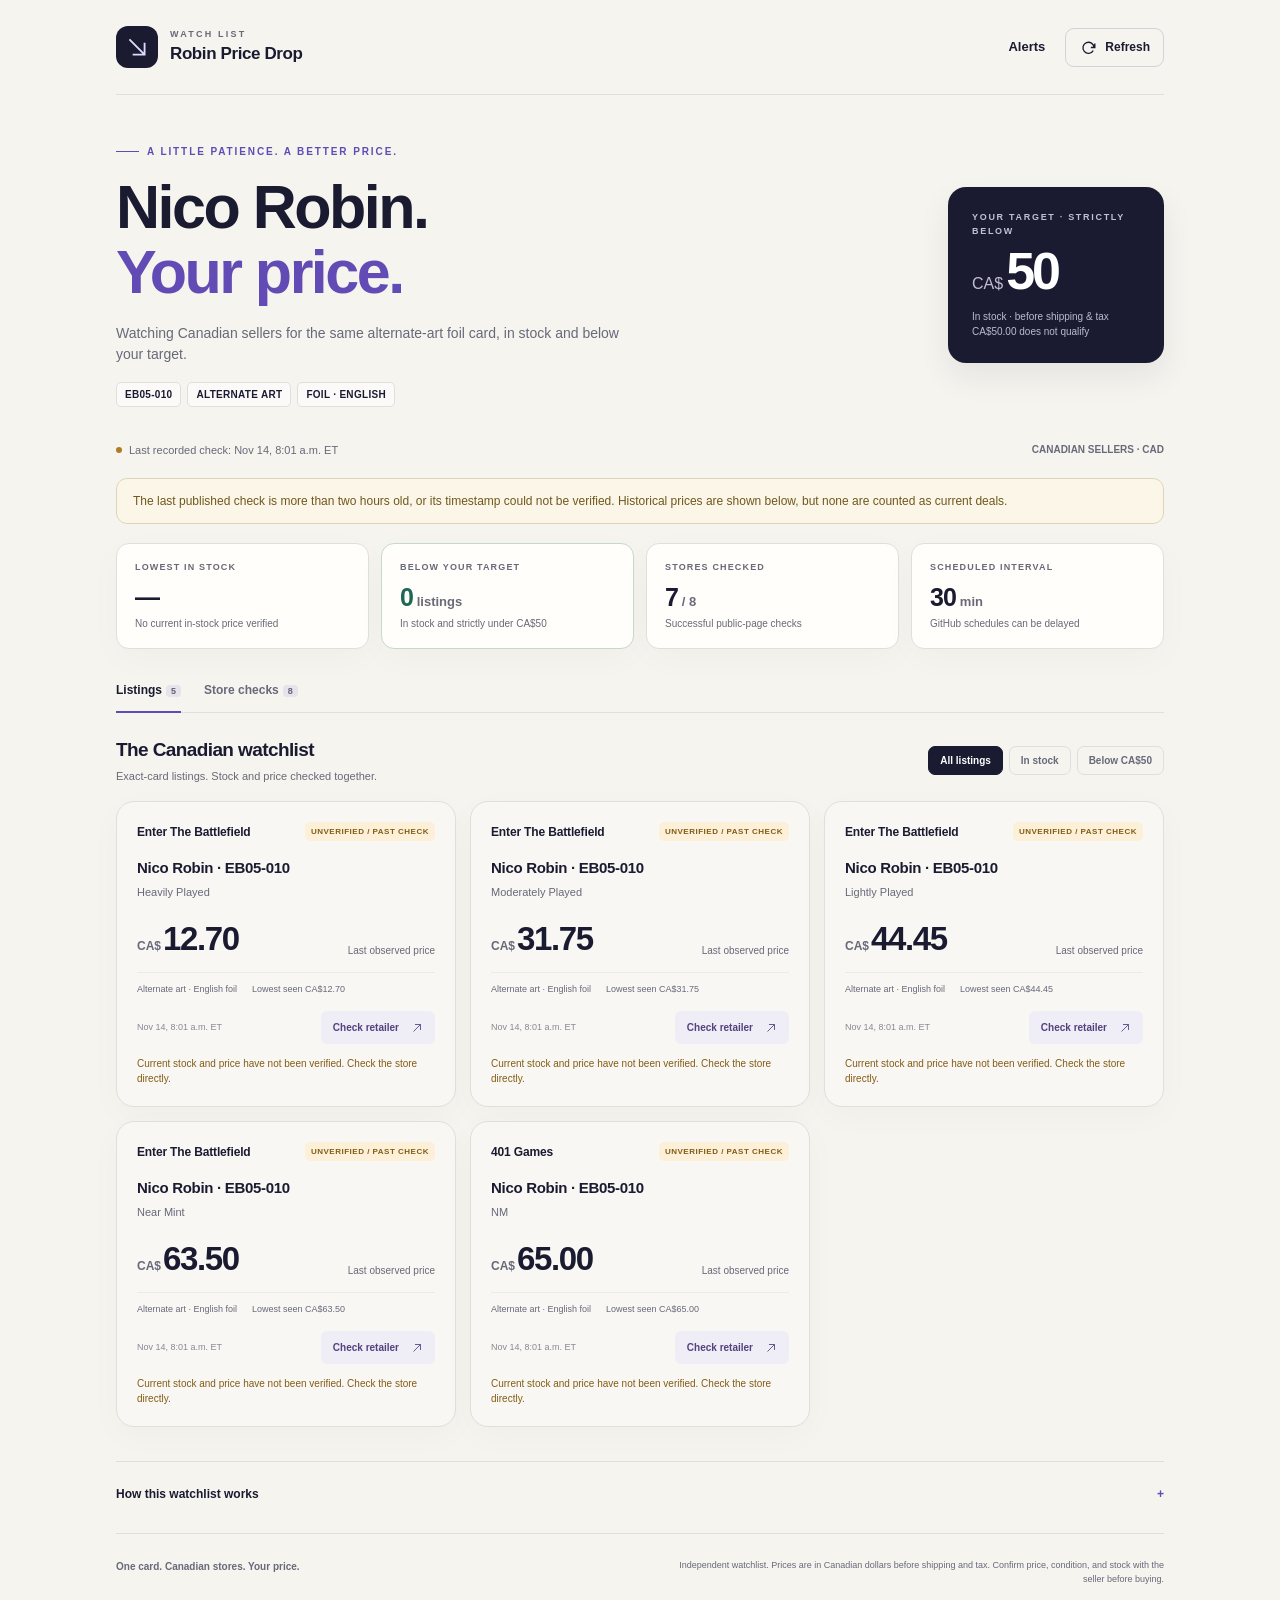
==== commit ba905d05: "Polish watchlist icons and simplify store check messages" ====
--- a/index.html
+++ b/index.html
@@ -17,8 +17,8 @@
 <body>
   <div class="page-shell">
     <header class="topbar">
-      <a class="brand" href="./" aria-label="Robin Price Drop home"><span class="brand-icon" aria-hidden="true">↘</span><span><span class="brand-overline">WATCH LIST</span><strong>Robin Price Drop</strong></span></a>
-      <div class="header-actions"><a class="notification-link" href="./notifications.html"><span aria-hidden="true">♧</span> Alerts</a><button id="refreshBtn" class="refresh-button" type="button"><span aria-hidden="true">↻</span><span>Refresh</span></button></div>
+      <a class="brand" href="./" aria-label="Robin Price Drop home"><span class="brand-icon" aria-hidden="true"><svg class="icon" viewBox="0 0 24 24" fill="none" stroke="currentColor" stroke-width="1.7"><path d="m5 5 14 14M8 19h11V8"/></svg></span><span><span class="brand-overline">WATCH LIST</span><strong>Robin Price Drop</strong></span></a>
+      <div class="header-actions"><a class="notification-link" href="./notifications.html">Alerts</a><button id="refreshBtn" class="refresh-button" type="button" aria-label="Refresh published price check"><svg class="icon" aria-hidden="true" viewBox="0 0 24 24" fill="none" stroke="currentColor" stroke-width="1.7"><path d="M20 7v5h-5M19 12a7 7 0 1 0-1 4"/></svg><span>Refresh</span></button></div>
     </header>
     <main id="app" aria-busy="true"><div class="loading-state"><span class="loading-dot" aria-hidden="true"></span><p>Loading the latest published check…</p></div></main>
     <footer class="footer"><span>One card. Canadian stores. Your price.</span><p>Independent watchlist. Prices are in Canadian dollars before shipping and tax. Confirm price, condition, and stock with the seller before buying.</p></footer>
--- a/styles.css
+++ b/styles.css
@@ -1,6 +1,8 @@
 :root{color-scheme:light;--paper:#f5f4ef;--surface:#fffefa;--ink:#1a1b31;--muted:#686979;--line:#dfdfdb;--violet:#624bb5;--violet-light:#eeebf8;--teal:#1b6856;--teal-light:#e4f2e9;--amber:#845c15;--amber-light:#fcf0d9;--red:#984848;--red-light:#f7e9e6;--radius:18px;--shadow:0 9px 35px #17182d07}
-*{box-sizing:border-box}body{margin:0;background:var(--paper);color:var(--ink);font-family:ui-sans-serif,-apple-system,BlinkMacSystemFont,"Segoe UI",sans-serif;line-height:1.5;-webkit-font-smoothing:antialiased}button,a,input{touch-action:manipulation}button,a{-webkit-tap-highlight-color:transparent}button{font:inherit;cursor:pointer;color:var(--ink)}button:disabled{cursor:wait;opacity:.6}a{color:inherit}button:focus-visible,a:focus-visible,summary:focus-visible{outline:3px solid #8876c9;outline-offset:4px}.page-shell{max-width:1120px;padding:0 36px;margin:auto}.topbar{display:flex;justify-content:space-between;align-items:center;gap:16px;padding:26px 0;border-bottom:1px solid var(--line)}.brand{display:flex;align-items:center;gap:12px;text-decoration:none}.brand-icon{display:grid;place-items:center;width:42px;height:42px;background:var(--ink);color:#e1d9fc;border-radius:12px;font-size:28px;line-height:1}.brand-overline{display:block;font-size:9px;font-weight:800;letter-spacing:2.2px;color:var(--muted)}.brand strong{display:block;font-size:17px;letter-spacing:-.4px}.header-actions{display:flex;align-items:center;gap:20px}.notification-link{text-decoration:none;font-size:13px;font-weight:650}.notification-link span{font-size:19px;padding-right:5px}.refresh-button{display:flex;align-items:center;gap:7px;font-size:12px;font-weight:700;border:1px solid #d3d2db;border-radius:9px;padding:9px 13px;background:transparent}.refresh-button span:first-child{font-size:19px;line-height:1}.hero{position:relative;display:grid;grid-template-columns:1fr 216px;gap:25px;padding:42px 0 30px}.eyebrow{display:flex;align-items:center;gap:8px;color:var(--violet);text-transform:uppercase;font-size:10px;letter-spacing:1.9px;font-weight:800}.tiny-line{height:1px;width:23px;background:var(--violet)}h1{font-size:clamp(37px,5.6vw,61px);letter-spacing:-2.5px;line-height:1.07;font-weight:780;margin:16px 0}h1 em{font-style:normal;color:var(--violet)}.hero-description{font-size:14px;color:var(--muted);max-width:525px;margin:17px 0}.product-tags{display:flex;flex-wrap:wrap;gap:6px}.product-tags span{padding:4px 8px;border:1px solid var(--line);border-radius:5px;font-size:10px;font-weight:700;letter-spacing:.3px;background:#fff9}.target-card{align-self:center;position:relative;background:var(--ink);color:#fff;padding:24px;border-radius:var(--radius);overflow:hidden;box-shadow:0 14px 32px #17182d13}.target-card:after{content:'↘';position:absolute;font-size:120px;line-height:1;right:-12px;top:30px;color:#ffffff06;pointer-events:none}.target-label{position:relative;font-size:9px;font-weight:750;letter-spacing:1.7px;color:#c4bdd9}.target-price{position:relative;font-size:52px;letter-spacing:-3px;font-weight:700;line-height:1.3}.target-price small{font-size:16px;letter-spacing:0;font-weight:500;color:#c4bdd9;margin-right:3px}.target-foot{font-size:10px;color:#bdbbcf;margin-top:3px}.status-strip{display:flex;justify-content:space-between;align-items:center;gap:10px;margin-bottom:20px;font-size:11px;color:var(--muted)}.status-summary{display:flex;align-items:center;gap:7px}.status-dot{width:6px;height:6px;border-radius:50%;background:var(--teal);flex-shrink:0}.status-dot.warning{background:#b17b24}.status-dot.pending{background:#8b8996}.cad-note{font-size:10px;font-weight:650;white-space:nowrap}.notice{border:1px solid #ded5b9;background:#fcf6e8;border-radius:11px;padding:13px 16px;margin:0 0 19px;font-size:12px;color:#70581d}.notice.error{border-color:#e3c7c1;background:#fbefed;color:#824a40}.notice.info{background:#eeeaf7;border-color:#ddd5ee;color:#554579}.stats{display:grid;grid-template-columns:repeat(4,1fr);gap:12px;margin-bottom:32px}.stat{border:1px solid var(--line);border-radius:13px;background:var(--surface);padding:17px 18px;box-shadow:var(--shadow)}.stat-label{font-size:9px;color:var(--muted);text-transform:uppercase;letter-spacing:1.15px;font-weight:750}.stat-value{font-size:25px;letter-spacing:-.8px;line-height:1.35;font-weight:730;margin:6px 0 2px}.stat-value small{font-size:13px;color:var(--muted);font-weight:550;letter-spacing:0}.stat-desc{font-size:10px;color:var(--muted)}.stat.match-stat{border-color:#c5d8cd}.stat.match-stat .stat-value{color:var(--teal)}.section-top{display:flex;justify-content:space-between;align-items:center;gap:16px;margin-bottom:17px}.section-title{font-size:19px;letter-spacing:-.6px;margin:0;font-weight:750}.section-subtitle{font-size:11px;color:var(--muted);margin:3px 0 0}.view-tabs{display:flex;gap:23px;border-bottom:1px solid var(--line);margin-bottom:23px}.view-tab{background:none;border:0;border-bottom:2px solid transparent;padding:0 0 12px;font-size:12px;font-weight:600;color:var(--muted);margin-bottom:-1px}.view-tab.active{color:var(--ink);border-color:var(--violet)}.tab-count{background:#e5e3ec;border-radius:4px;padding:1px 5px;font-size:9px;margin-left:4px;color:#666174}.filters{display:flex;gap:6px;flex-wrap:wrap}.filter{padding:6px 11px;background:transparent;border:1px solid var(--line);border-radius:7px;font-size:10px;font-weight:650;color:var(--muted)}.filter.active{background:var(--ink);color:white;border-color:var(--ink)}.offer-list{display:grid;grid-template-columns:repeat(2,minmax(0,1fr));gap:14px}.offer-card{border:1px solid var(--line);border-radius:var(--radius);background:var(--surface);padding:22px;box-shadow:var(--shadow);position:relative;min-width:0}.offer-card.match{border-color:#bad2c2}.offer-card.stale{background:#f8f7f3}.offer-top{display:flex;justify-content:space-between;align-items:center;gap:8px;margin-bottom:16px}.retailer{font-size:12px;font-weight:750;letter-spacing:-.15px}.offer-num{font-family:ui-monospace,monospace;color:#a2a0ac;font-size:9px;letter-spacing:.5px}.badge{display:inline-flex;align-items:center;gap:4px;border-radius:5px;font-size:8px;letter-spacing:.5px;font-weight:800;line-height:1.4;padding:4px 6px;text-transform:uppercase}.badge.instock,.badge.match{color:var(--teal);background:var(--teal-light)}.badge.soldout{color:var(--muted);background:#edece8}.badge.warning{color:var(--amber);background:var(--amber-light)}.badge.error{color:var(--red);background:var(--red-light)}.offer-title{margin:0 0 6px;font-size:15px;line-height:1.4;letter-spacing:-.3px;font-weight:700}.variant{font-size:11px;color:var(--muted);margin:0 0 20px;min-height:17px}.price-row{display:flex;align-items:flex-end;justify-content:space-between;gap:12px;margin-bottom:14px}.offer-price{font-size:33px;line-height:1.1;font-weight:730;letter-spacing:-1.4px}.offer-price small{font-size:12px;letter-spacing:0;color:var(--muted);font-weight:600;margin-right:2px}.price-context{font-size:10px;color:var(--muted);text-align:right;max-width:150px}.drop-text{display:block;font-size:11px;color:var(--teal);font-weight:700}.price-previous{color:#8c8995}.price-facts{display:flex;gap:15px;flex-wrap:wrap;border-top:1px solid #ecebe6;padding:10px 0 0;font-size:9px;color:var(--muted)}.offer-bottom{display:flex;justify-content:space-between;align-items:center;gap:10px;margin-top:15px}.checked-time{color:#8a8796;font-size:9px}.buy-link{display:inline-flex;justify-content:center;align-items:center;gap:12px;font-size:10px;font-weight:750;text-decoration:none;padding:9px 12px;background:#efedf6;border-radius:6px;color:#52417e}.offer-card.match .buy-link{background:var(--teal);color:#fff}.buy-link:hover{filter:brightness(.96)}.offer-warning{font-size:10px;color:var(--amber);margin:12px 0 0}.empty-state{background:var(--surface);border:1px dashed #ceccd4;border-radius:var(--radius);padding:42px 24px;text-align:center}.empty-icon{font-size:27px;color:var(--violet);margin-bottom:8px}.empty-state h3{font-size:18px;letter-spacing:-.5px;margin:0 0 7px}.empty-state p{font-size:12px;color:var(--muted);max-width:475px;margin:0 auto}.empty-state a{display:inline-block;margin-top:17px;color:var(--violet);font-size:11px;font-weight:700}.store-list{display:grid;grid-template-columns:repeat(2,minmax(0,1fr));gap:10px}.store-row{border:1px solid var(--line);border-radius:12px;background:var(--surface);padding:17px 18px}.store-top{display:flex;justify-content:space-between;align-items:center;gap:10px}.store-name{font-size:12px;font-weight:700;text-decoration:none}.store-name:hover{text-decoration:underline}.store-message{font-size:10px;color:var(--muted);margin:8px 0}.store-check-time{font-size:9px;color:#94919c}.explanation{border-top:1px solid var(--line);margin-top:34px;padding:23px 0}.explanation summary{font-size:12px;font-weight:700;cursor:pointer;display:flex;justify-content:space-between;list-style:none}.explanation summary::-webkit-details-marker{display:none}.explanation summary:after{content:'+';color:var(--violet)}.explanation[open] summary:after{content:'−'}.explanation-grid{display:grid;grid-template-columns:repeat(3,1fr);gap:25px;margin-top:20px}.explanation-grid h3{font-size:11px;margin:0 0 6px}.explanation-grid p{font-size:10px;color:var(--muted);margin:0}.footer{border-top:1px solid var(--line);padding:25px 0 28px;margin-top:7px;display:flex;justify-content:space-between;gap:30px;color:var(--muted);font-size:9px}.footer>span{font-size:10px;font-weight:650;white-space:nowrap}.footer p{max-width:490px;margin:0;text-align:right}.toast{position:fixed;left:50%;bottom:25px;transform:translate(-50%,12px);background:var(--ink);color:#fff;padding:11px 18px;border-radius:10px;font-size:12px;box-shadow:0 8px 20px #0002;z-index:20;opacity:0;pointer-events:none;transition:.2s;max-width:calc(100vw - 30px);text-align:center}.toast.show{opacity:1;transform:translate(-50%,0)}.loading-state{display:flex;align-items:center;justify-content:center;gap:10px;min-height:55vh;font-size:13px;color:var(--muted)}.loading-dot{width:9px;height:9px;background:var(--violet);border-radius:50%;animation:pulse 1s ease-in-out infinite}@keyframes pulse{50%{opacity:.3}}[hidden]{display:none!important}
+*{box-sizing:border-box}body{margin:0;background:var(--paper);color:var(--ink);font-family:ui-sans-serif,-apple-system,BlinkMacSystemFont,"Segoe UI",sans-serif;line-height:1.5;-webkit-font-smoothing:antialiased}button,a,input{touch-action:manipulation}button,a{-webkit-tap-highlight-color:transparent}button{font:inherit;cursor:pointer;color:var(--ink)}button:disabled{cursor:wait;opacity:.6}a{color:inherit}button:focus-visible,a:focus-visible,summary:focus-visible{outline:3px solid #8876c9;outline-offset:4px}.page-shell{max-width:1120px;padding:0 36px;margin:auto}.topbar{display:flex;justify-content:space-between;align-items:center;gap:16px;padding:26px 0;border-bottom:1px solid var(--line)}.brand{display:flex;align-items:center;gap:12px;text-decoration:none}.brand-icon{display:grid;place-items:center;width:42px;height:42px;background:var(--ink);color:#e1d9fc;border-radius:12px;font-size:28px;line-height:1}.brand-overline{display:block;font-size:9px;font-weight:800;letter-spacing:2.2px;color:var(--muted)}.brand strong{display:block;font-size:17px;letter-spacing:-.4px}.header-actions{display:flex;align-items:center;gap:20px}.notification-link{text-decoration:none;font-size:13px;font-weight:650}.notification-link span{font-size:19px;padding-right:5px}.refresh-button{display:flex;align-items:center;gap:7px;font-size:12px;font-weight:700;border:1px solid #d3d2db;border-radius:9px;padding:9px 13px;background:transparent}.refresh-button span:first-child{font-size:19px;line-height:1}.hero{position:relative;display:grid;grid-template-columns:1fr 216px;gap:25px;padding:42px 0 30px}.eyebrow{display:flex;align-items:center;gap:8px;color:var(--violet);text-transform:uppercase;font-size:10px;letter-spacing:1.9px;font-weight:800}.tiny-line{height:1px;width:23px;background:var(--violet)}h1{font-size:clamp(37px,5.6vw,61px);letter-spacing:-2.5px;line-height:1.07;font-weight:780;margin:16px 0}h1 em{font-style:normal;color:var(--violet)}.hero-description{font-size:14px;color:var(--muted);max-width:525px;margin:17px 0}.product-tags{display:flex;flex-wrap:wrap;gap:6px}.product-tags span{padding:4px 8px;border:1px solid var(--line);border-radius:5px;font-size:10px;font-weight:700;letter-spacing:.3px;background:#fff9}.target-card{align-self:center;position:relative;background:var(--ink);color:#fff;padding:24px;border-radius:var(--radius);overflow:hidden;box-shadow:0 14px 32px #17182d13}.target-card:after{content:'';position:absolute;font-size:120px;line-height:1;right:-12px;top:30px;color:#ffffff06;pointer-events:none}.target-label{position:relative;font-size:9px;font-weight:750;letter-spacing:1.7px;color:#c4bdd9}.target-price{position:relative;font-size:52px;letter-spacing:-3px;font-weight:700;line-height:1.3}.target-price small{font-size:16px;letter-spacing:0;font-weight:500;color:#c4bdd9;margin-right:3px}.target-foot{font-size:10px;color:#bdbbcf;margin-top:3px}.status-strip{display:flex;justify-content:space-between;align-items:center;gap:10px;margin-bottom:20px;font-size:11px;color:var(--muted)}.status-summary{display:flex;align-items:center;gap:7px}.status-dot{width:6px;height:6px;border-radius:50%;background:var(--teal);flex-shrink:0}.status-dot.warning{background:#b17b24}.status-dot.pending{background:#8b8996}.cad-note{font-size:10px;font-weight:650;white-space:nowrap}.notice{border:1px solid #ded5b9;background:#fcf6e8;border-radius:11px;padding:13px 16px;margin:0 0 19px;font-size:12px;color:#70581d}.notice.error{border-color:#e3c7c1;background:#fbefed;color:#824a40}.notice.info{background:#eeeaf7;border-color:#ddd5ee;color:#554579}.stats{display:grid;grid-template-columns:repeat(4,1fr);gap:12px;margin-bottom:32px}.stat{border:1px solid var(--line);border-radius:13px;background:var(--surface);padding:17px 18px;box-shadow:var(--shadow)}.stat-label{font-size:9px;color:var(--muted);text-transform:uppercase;letter-spacing:1.15px;font-weight:750}.stat-value{font-size:25px;letter-spacing:-.8px;line-height:1.35;font-weight:730;margin:6px 0 2px}.stat-value small{font-size:13px;color:var(--muted);font-weight:550;letter-spacing:0}.stat-desc{font-size:10px;color:var(--muted)}.stat.match-stat{border-color:#c5d8cd}.stat.match-stat .stat-value{color:var(--teal)}.section-top{display:flex;justify-content:space-between;align-items:center;gap:16px;margin-bottom:17px}.section-title{font-size:19px;letter-spacing:-.6px;margin:0;font-weight:750}.section-subtitle{font-size:11px;color:var(--muted);margin:3px 0 0}.view-tabs{display:flex;gap:23px;border-bottom:1px solid var(--line);margin-bottom:23px}.view-tab{background:none;border:0;border-bottom:2px solid transparent;padding:0 0 12px;font-size:12px;font-weight:600;color:var(--muted);margin-bottom:-1px}.view-tab.active{color:var(--ink);border-color:var(--violet)}.tab-count{background:#e5e3ec;border-radius:4px;padding:1px 5px;font-size:9px;margin-left:4px;color:#666174}.filters{display:flex;gap:6px;flex-wrap:wrap}.filter{padding:6px 11px;background:transparent;border:1px solid var(--line);border-radius:7px;font-size:10px;font-weight:650;color:var(--muted)}.filter.active{background:var(--ink);color:white;border-color:var(--ink)}.offer-list{display:grid;grid-template-columns:repeat(2,minmax(0,1fr));gap:14px}.offer-card{border:1px solid var(--line);border-radius:var(--radius);background:var(--surface);padding:22px;box-shadow:var(--shadow);position:relative;min-width:0}.offer-card.match{border-color:#bad2c2}.offer-card.stale{background:#f8f7f3}.offer-top{display:flex;justify-content:space-between;align-items:center;gap:8px;margin-bottom:16px}.retailer{font-size:12px;font-weight:750;letter-spacing:-.15px}.offer-num{font-family:ui-monospace,monospace;color:#a2a0ac;font-size:9px;letter-spacing:.5px}.badge{display:inline-flex;align-items:center;gap:4px;border-radius:5px;font-size:8px;letter-spacing:.5px;font-weight:800;line-height:1.4;padding:4px 6px;text-transform:uppercase}.badge.instock,.badge.match{color:var(--teal);background:var(--teal-light)}.badge.soldout{color:var(--muted);background:#edece8}.badge.warning{color:var(--amber);background:var(--amber-light)}.badge.error{color:var(--red);background:var(--red-light)}.offer-title{margin:0 0 6px;font-size:15px;line-height:1.4;letter-spacing:-.3px;font-weight:700}.variant{font-size:11px;color:var(--muted);margin:0 0 20px;min-height:17px}.price-row{display:flex;align-items:flex-end;justify-content:space-between;gap:12px;margin-bottom:14px}.offer-price{font-size:33px;line-height:1.1;font-weight:730;letter-spacing:-1.4px}.offer-price small{font-size:12px;letter-spacing:0;color:var(--muted);font-weight:600;margin-right:2px}.price-context{font-size:10px;color:var(--muted);text-align:right;max-width:150px}.drop-text{display:block;font-size:11px;color:var(--teal);font-weight:700}.price-previous{color:#8c8995}.price-facts{display:flex;gap:15px;flex-wrap:wrap;border-top:1px solid #ecebe6;padding:10px 0 0;font-size:9px;color:var(--muted)}.offer-bottom{display:flex;justify-content:space-between;align-items:center;gap:10px;margin-top:15px}.checked-time{color:#8a8796;font-size:9px}.buy-link{display:inline-flex;justify-content:center;align-items:center;gap:12px;font-size:10px;font-weight:750;text-decoration:none;padding:9px 12px;background:#efedf6;border-radius:6px;color:#52417e}.offer-card.match .buy-link{background:var(--teal);color:#fff}.buy-link:hover{filter:brightness(.96)}.offer-warning{font-size:10px;color:var(--amber);margin:12px 0 0}.empty-state{background:var(--surface);border:1px dashed #ceccd4;border-radius:var(--radius);padding:42px 24px;text-align:center}.empty-icon{font-size:27px;color:var(--violet);margin-bottom:8px}.empty-state h3{font-size:18px;letter-spacing:-.5px;margin:0 0 7px}.empty-state p{font-size:12px;color:var(--muted);max-width:475px;margin:0 auto}.empty-state a{display:inline-block;margin-top:17px;color:var(--violet);font-size:11px;font-weight:700}.store-list{display:grid;grid-template-columns:repeat(2,minmax(0,1fr));gap:10px}.store-row{border:1px solid var(--line);border-radius:12px;background:var(--surface);padding:17px 18px}.store-top{display:flex;justify-content:space-between;align-items:center;gap:10px}.store-name{font-size:12px;font-weight:700;text-decoration:none}.store-name:hover{text-decoration:underline}.store-message{font-size:10px;color:var(--muted);margin:8px 0}.store-check-time{font-size:9px;color:#94919c}.explanation{border-top:1px solid var(--line);margin-top:34px;padding:23px 0}.explanation summary{font-size:12px;font-weight:700;cursor:pointer;display:flex;justify-content:space-between;list-style:none}.explanation summary::-webkit-details-marker{display:none}.explanation summary:after{content:'+';color:var(--violet)}.explanation[open] summary:after{content:'−'}.explanation-grid{display:grid;grid-template-columns:repeat(3,1fr);gap:25px;margin-top:20px}.explanation-grid h3{font-size:11px;margin:0 0 6px}.explanation-grid p{font-size:10px;color:var(--muted);margin:0}.footer{border-top:1px solid var(--line);padding:25px 0 28px;margin-top:7px;display:flex;justify-content:space-between;gap:30px;color:var(--muted);font-size:9px}.footer>span{font-size:10px;font-weight:650;white-space:nowrap}.footer p{max-width:490px;margin:0;text-align:right}.toast{position:fixed;left:50%;bottom:25px;transform:translate(-50%,12px);background:var(--ink);color:#fff;padding:11px 18px;border-radius:10px;font-size:12px;box-shadow:0 8px 20px #0002;z-index:20;opacity:0;pointer-events:none;transition:.2s;max-width:calc(100vw - 30px);text-align:center}.toast.show{opacity:1;transform:translate(-50%,0)}.loading-state{display:flex;align-items:center;justify-content:center;gap:10px;min-height:55vh;font-size:13px;color:var(--muted)}.loading-dot{width:9px;height:9px;background:var(--violet);border-radius:50%;animation:pulse 1s ease-in-out infinite}@keyframes pulse{50%{opacity:.3}}[hidden]{display:none!important}
 @media(min-width:1000px){.hero{padding-top:49px;padding-bottom:35px}.offer-list{grid-template-columns:repeat(3,minmax(0,1fr))}.offer-card{padding:20px}.store-list{grid-template-columns:repeat(3,minmax(0,1fr))}}
 @media(max-width:700px){.page-shell{padding:0 21px}.topbar{padding:21px 0}.brand{gap:9px}.brand-icon{width:35px;height:35px;border-radius:10px;font-size:24px}.brand strong{font-size:14px}.brand-overline{font-size:8px;letter-spacing:1.6px}.header-actions{gap:12px}.notification-link{font-size:11px}.notification-link span{display:none}.refresh-button{padding:7px 9px}.refresh-button span:last-child{display:none}.hero{grid-template-columns:1fr 133px;gap:16px;padding:29px 0 24px}.hero-description{font-size:11px;line-height:1.65;margin:14px 0 13px}h1{font-size:38px;letter-spacing:-1.8px;margin:12px 0}.eyebrow{font-size:8px;letter-spacing:1.2px}.tiny-line{width:15px}.target-card{padding:18px 15px;border-radius:14px}.target-label{font-size:7px;letter-spacing:1px}.target-price{font-size:42px;letter-spacing:-2px}.target-price small{font-size:12px}.target-foot{font-size:8px;line-height:1.6}.product-tags{gap:4px}.product-tags span{font-size:8px;padding:3px 5px}.status-strip{font-size:9px;align-items:flex-start}.cad-note{font-size:8px;padding-top:1px}.stats{grid-template-columns:repeat(2,1fr);gap:9px;margin-bottom:27px}.stat{padding:14px 15px}.stat-label{font-size:8px;letter-spacing:1px}.stat-value{font-size:24px}.stat-desc{font-size:9px}.section-top{align-items:flex-start;flex-direction:column;gap:12px}.section-title{font-size:18px}.section-subtitle{font-size:10px}.offer-list,.store-list{grid-template-columns:1fr}.offer-card{padding:20px}.offer-title{font-size:16px}.offer-price{font-size:35px}.offer-top{margin-bottom:15px}.view-tabs{margin-bottom:20px}.view-tab{font-size:11px}.explanation-grid{grid-template-columns:1fr;gap:16px}.footer{flex-direction:column;gap:7px;padding-bottom:25px}.footer p{text-align:left}.empty-state{padding:33px 21px}.empty-state h3{font-size:16px}.empty-state p{font-size:11px}}
 @media(max-width:360px){.page-shell{padding:0 15px}.hero{grid-template-columns:1fr 114px;gap:12px}h1{font-size:33px}.target-card{padding:15px 12px}.target-price{font-size:37px}.notification-link{display:none}}
 @media(prefers-reduced-motion:reduce){*{animation:none!important;transition:none!important}}
+
+.icon{display:inline-block;width:16px;height:16px;vertical-align:middle;flex-shrink:0}.brand-icon .icon{width:26px;height:26px}.empty-icon .icon{width:30px;height:30px}.empty-state a .icon,.explanation a .icon{width:12px;height:12px}.buy-link .icon{width:12px;height:12px}.refresh-button>.icon{width:19px;height:19px}@media(max-width:700px){.refresh-button>span{display:none}}
